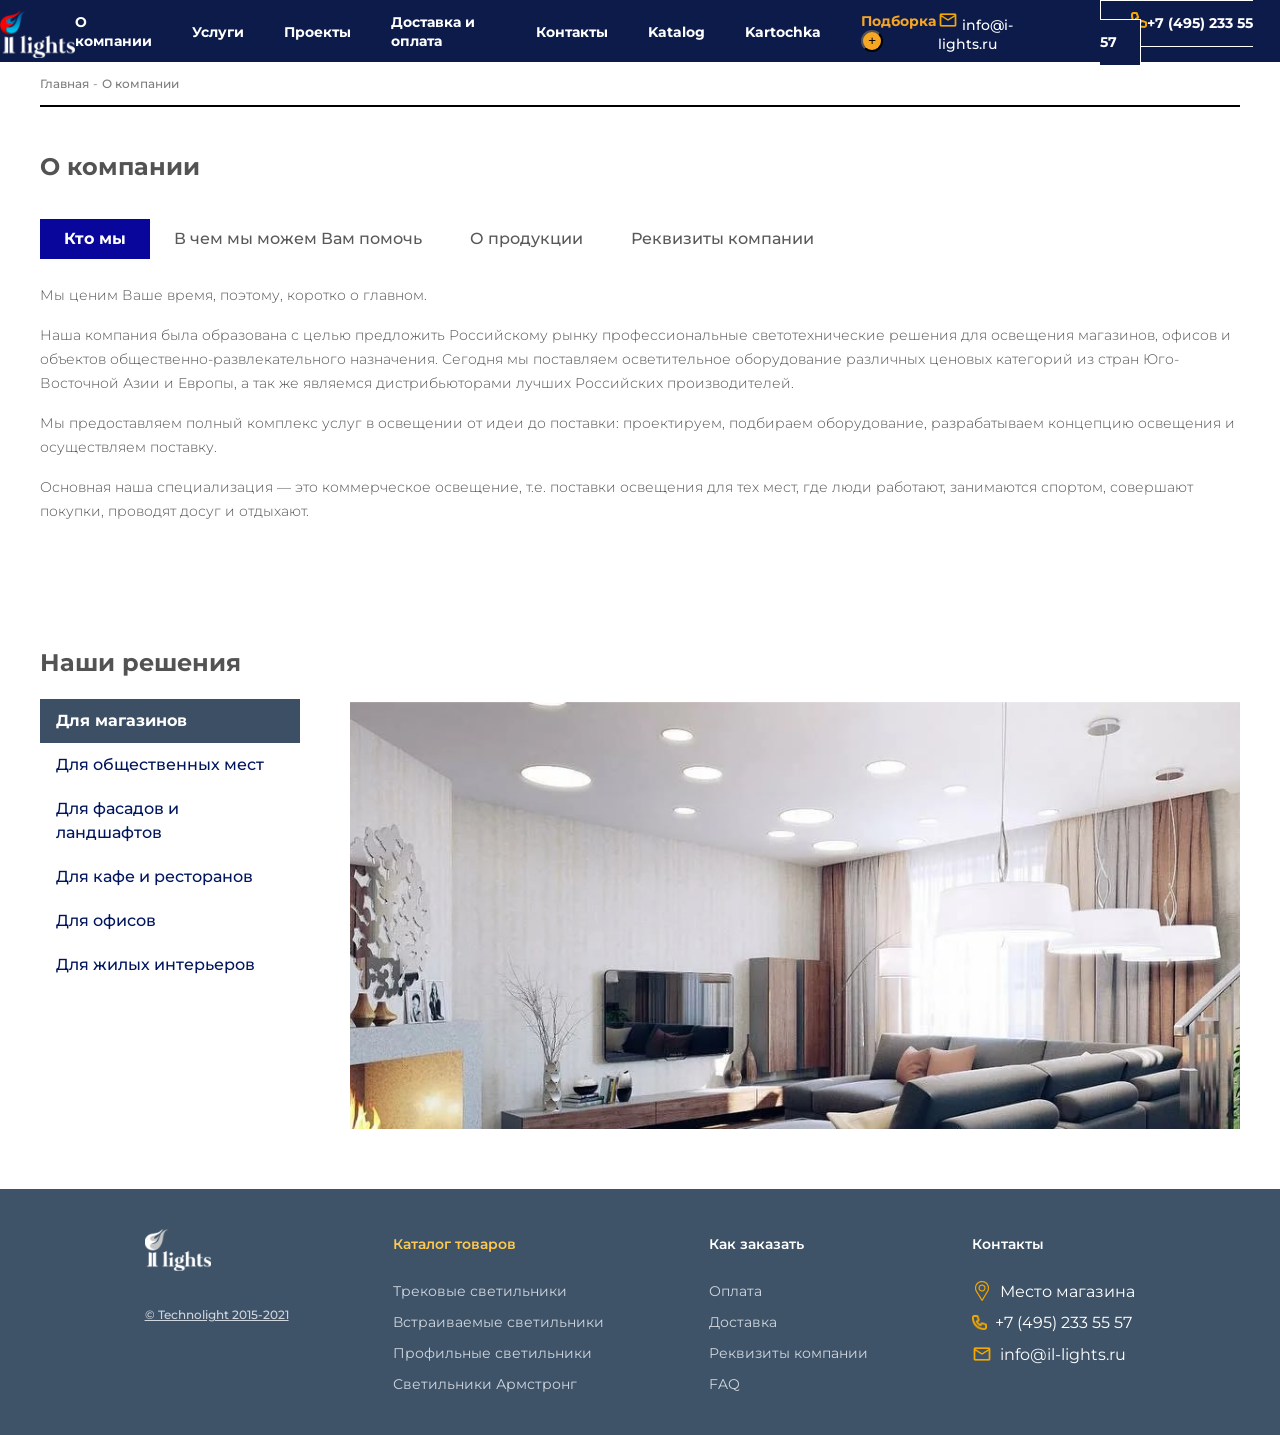
==== index.html @ bf8747bd "first commit" ====
<!doctype html>
<html lang="en">
  <head>
    <meta charset="UTF-8" />
    <meta name="viewport" content="width=device-width, initial-scale=1.0" />
    <title>about Company</title>
    <link rel="stylesheet" href="./css/main.css" />
    <link
      rel="stylesheet"
      href="https://cdnjs.cloudflare.com/ajax/libs/font-awesome/6.5.0/css/all.min.css"
    />
  </head>
  <body>
     <header>
      <div class="header_inner">
        <div class="header_inner_left">
          <a href="./company.html" class="header_inner_left_link">
            <img
              src="./images/Лого (1).svg"
              alt="logo"
              class="header_inner_left_link_img"
              width="75"
              height="58"
            />
          </a>
        </div>

        <div class="header_inner_center">
          <ul class="header_inner_center_list">
            <li class="header_inner_list_item">
              <a href="./index.html" class="header_inner_center_link"
                >О компании</a
              >
            </li>
            <li class="header_inner_list_item">
              <a href="./uslugi.html" class="header_inner_center_link"
                >Услуги</a
              >
            </li>
            <li class="header_inner_list_item">
              <a href="#" class="header_inner_center_link">Проекты</a>
            </li>
            <li class="header_inner_list_item">
              <a href="./dostavka.html" class="header_inner_center_link">
                Доставка и оплата</a
              >
            </li>
            <li class="header_inner_list_item">
              <a href="#" class="header_inner_center_link">Контакты</a>
            </li>
              <li class="header_inner_list_item">
              <a href="./katalog.html" class="header_inner_center_link">Katalog</a>
            </li>
             <li class="header_inner_list_item">
              <a href="./kartochka.html" class="header_inner_center_link">Kartochka</a>
            </li>
            <li class="header_inner_list_item">
              <a href="./pdoborka.html" class="header_inner_center_link1"
                >Подборка</a
              >
              <button class="header__plus">+</button>
            </li>
          </ul>
        </div>
        <div class="header_inner_right">
          <button class="header__burger js-burger" aria-label="Открыть меню">
            ☰
          </button>
          <ul class="header_inner_right_list">
            <li class="header_inner_right_list_item">
              <a
                href="mailto:info@i-lights.ru"
                class="header_inner_right_gmail"
              >
                <img src="./images/gmail.png" alt="" /> info@i-lights.ru
              </a>
            </li>

            <li class="header_inner_right_list_item">
              <a href="tel:+74952335557" class="phone">
                <img src="./images/phnoe.png" alt="" />+7 (495) 233 55 57
              </a>
            </li>
          </ul>
        </div>
      </div>
    </header>

    <section class="about">
      <div class="container">
        <div class="about__inner">
          <div class="about__top">
            <span class="about__breadcrumb">
              <span class="about__breadcrumb-item">Главная</span>
              <span class="about__breadcrumb-sep"> - </span>
              <span
                class="about__breadcrumb-item about__breadcrumb-item--active"
                >О компании</span
              >
            </span>
          </div>

          <h1 class="about__title">О компании</h1>

          <div class="about__body">
            <ul class="about__tabs">
              <li
                class="about__tabs-item about__tabs-item--active js-tab"
                data-tab="who"
              >
                <button class="about__tabs-btn js-tab-btn">Кто мы</button>
                <div class="about__panel js-panel" data-panel="who">
                  <p class="about__text">
                    Мы ценим Ваше время, поэтому, коротко о главном.
                  </p>
                  <p class="about__text">
                    Наша компания была образована с целью предложить Российскому
                    рынку профессиональные светотехнические решения для
                    освещения магазинов, офисов и объектов
                    общественно-развлекательного назначения. Сегодня мы
                    поставляем осветительное оборудование различных ценовых
                    категорий из стран Юго-Восточной Азии и Европы, а так же
                    являемся дистрибьюторами лучших Российских производителей.
                  </p>
                  <p class="about__text">
                    Мы предоставляем полный комплекс услуг в освещении от идеи
                    до поставки: проектируем, подбираем оборудование,
                    разрабатываем концепцию освещения и осуществляем поставку.
                  </p>
                  <p class="about__text">
                    Основная наша специализация — это коммерческое освещение,
                    т.е. поставки освещения для тех мест, где люди работают,
                    занимаются спортом, совершают покупки, проводят досуг и
                    отдыхают.
                  </p>
                </div>
              </li>

              <li class="about__tabs-item js-tab" data-tab="help">
                <button class="about__tabs-btn js-tab-btn">
                  В чем мы можем Вам помочь
                </button>
                <div class="about__panel js-panel" data-panel="help">
                  <p class="about__text">
                    Мы помогаем подобрать оптимальное освещение для вашего
                    объекта — проводим профессиональные консультации, делаем
                    световые расчёты и предлагаем готовые решения под любой
                    бюджет.
                  </p>
                  <p class="about__text">
                    Наши специалисты рассчитают необходимое количество
                    светильников, помогут с выбором мощности и цветовой
                    температуры, а также разработают полную концепцию освещения
                    вашего пространства.
                  </p>
                  <p class="about__text">
                    Мы сопровождаем клиента на каждом этапе — от первого
                    обращения до финальной поставки и монтажа оборудования.
                  </p>
                </div>
              </li>

              <li class="about__tabs-item js-tab" data-tab="products">
                <button class="about__tabs-btn js-tab-btn">О продукции</button>
                <div class="about__panel js-panel" data-panel="products">
                  <p class="about__text">
                    Мы предлагаем широкий ассортимент осветительного
                    оборудования: трековые, встраиваемые, профильные и
                    потолочные светильники различных ценовых категорий.
                  </p>
                  <p class="about__text">
                    Вся продукция сертифицирована и соответствует международным
                    стандартам качества. Мы работаем с ведущими производителями
                    из Европы и Юго-Восточной Азии.
                  </p>
                  <p class="about__text">
                    В нашем каталоге представлены как функциональные решения для
                    коммерческих объектов, так и дизайнерские светильники от
                    всемирно известных брендов.
                  </p>
                </div>
              </li>

              <li class="about__tabs-item js-tab" data-tab="requisites">
                <button class="about__tabs-btn js-tab-btn">
                  Реквизиты компании
                </button>
                <div class="about__panel js-panel" data-panel="requisites">
                  <p class="about__text">
                    ООО «Технолайт» — официально зарегистрированная компания на
                    территории Российской Федерации.
                  </p>
                  <p class="about__text">
                    ИНН: 7701234567 / КПП: 770101001. Юридический адрес: г.
                    Москва, ул. Примерная, д. 1, офис 205.
                  </p>
                  <p class="about__text">
                    Расчётный счёт: 40702810000000000001, Банк: ПАО Сбербанк,
                    БИК: 044525225, к/с: 30101810400000000225.
                  </p>
                </div>
              </li>
            </ul>

            <div class="about__content js-content"></div>
          </div>
        </div>
      </div>
    </section>

    <section class="nashi">
      <div class="container">
        <div class="nashi__inner">
          <div class="nashi__left">
            <h2 class="nashi__title">Наши решения</h2>

            <ul class="nashi__list">
              <li
                class="nashi__item js-nashi-item nashi__item--active"
                data-nashi="shops"
              >
                <button class="nashi__btn js-nashi-btn">Для магазинов</button>
              </li>
              <li class="nashi__item js-nashi-item" data-nashi="public">
                <button class="nashi__btn js-nashi-btn">
                  Для общественных мест
                </button>
              </li>
              <li class="nashi__item js-nashi-item" data-nashi="facades">
                <button class="nashi__btn js-nashi-btn">
                  Для фасадов и ландшафтов
                </button>
              </li>
              <li class="nashi__item js-nashi-item" data-nashi="cafe">
                <button class="nashi__btn js-nashi-btn">
                  Для кафе и ресторанов
                </button>
              </li>
              <li class="nashi__item js-nashi-item" data-nashi="office">
                <button class="nashi__btn js-nashi-btn">Для офисов</button>
              </li>
              <li class="nashi__item js-nashi-item" data-nashi="interior">
                <button class="nashi__btn js-nashi-btn">
                  Для жилых интерьеров
                </button>
              </li>
            </ul>
          </div>

          <div class="nashi__right">
            <img
              src="./images/картинка (1).png"
              alt="Для магазинов"
              class="nashi__img js-nashi-img nashi__img--active"
              data-nashi="shops"
            />
            <img
              src="./images/F6_f 1.png"
              alt="Для общественных мест"
              class="nashi__img js-nashi-img"
              data-nashi="public"
            />
            <img
              src="./images/Картинка (4).png"
              alt="Для фасадов и ландшафтов"
              class="nashi__img js-nashi-img"
              data-nashi="facades"
            />
            <img
              src="./images/Картинка (5).png"
              alt="Для кафе и ресторанов"
              class="nashi__img js-nashi-img"
              data-nashi="cafe"
            />
            <img
              src="./images/Картинка (6).png"
              alt="Для офисов"
              class="nashi__img js-nashi-img"
              data-nashi="office"
            />
            <img
              src="./images/картинка (1).png"
              alt="Для жилых интерьеров"
              class="nashi__img js-nashi-img"
              data-nashi="interior"
            />
          </div>
        </div>
      </div>
    </section>
    <footer class="footer">
      <div class="container">
        <div class="footer__inner">
          <ul class="footer__inner_list">
            <li class="footer__inner_list_item">
              <a href="#" class="footer__link footer__title"
                ><img src="./images/logo-footer 2.svg" alt=""
              /></a>
            </li>

            <li class="footer__inner_list_item">
              <a href="#" class="footer__link footer__text">
                © Technolight 2015-2021
              </a>
            </li>
          </ul>

          <ul class="footer__inner_list">
            <li class="footer__inner_list_item">
              <a
                href="#"
                class="footer__link footer__title footer__link--yellow"
              >
                Каталог товаров
              </a>
            </li>

            <li class="footer__inner_list_item">
              <a href="#" class="footer__link footer__list_item"
                >Трековые светильники</a
              >
            </li>
            <li class="footer__inner_list_item">
              <a href="#" class="footer__link footer__list_item"
                >Встраиваемые светильники</a
              >
            </li>
            <li class="footer__inner_list_item">
              <a href="#" class="footer__link footer__list_item"
                >Профильные светильники</a
              >
            </li>
            <li class="footer__inner_list_item">
              <a href="#" class="footer__link footer__list_item"
                >Светильники Армстронг</a
              >
            </li>
          </ul>

          <ul class="footer__inner_list">
            <li class="footer__inner_list_item">
              <a href="#" class="footer__link footer__title"> Как заказать </a>
            </li>

            <li class="footer__inner_list_item">
              <a href="#" class="footer__link footer__list_item">Оплата</a>
            </li>
            <li class="footer__inner_list_item">
              <a href="#" class="footer__link footer__list_item">Доставка</a>
            </li>
            <li class="footer__inner_list_item">
              <a href="#" class="footer__link footer__list_item"
                >Реквизиты компании</a
              >
            </li>
            <li class="footer__inner_list_item">
              <a href="#" class="footer__link footer__list_item">FAQ</a>
            </li>
          </ul>

          <ul class="footer__inner_list">
            <li class="footer__inner_list_item">
              <a href="#" class="footer__link footer__title"> Контакты </a>
            </li>

            <li class="footer__inner_list_item">
              <a href="#" class="footer__link footer__contact">
                <img
                  src="./images/placeholder 1 (1).png"
                  width="20"
                  height="20"
                  alt=""
                />
                <span>Место магазина</span>
              </a>
            </li>

            <li class="footer__inner_list_item">
              <a href="#" class="footer__link footer__contact">
                <img src="./images/phnoe.png" width="15" height="15" alt="" />
                <span>+7 (495) 233 55 57</span>
              </a>
            </li>

            <li class="footer__inner_list_item">
              <a href="#" class="footer__link footer__contact">
                <img src="./images/gmail.png" width="20" height="20" alt="" />
                <span>info@il-lights.ru</span>
              </a>
            </li>
          </ul>
        </div>
      </div>
    </footer>
    <script src="./indexJs/index.js"></script>
  </body>
</html>
---- css/main.css ----
@import url('https://fonts.googleapis.com/css2?family=Montserrat:wght@400;500;700&display=swap');

* {
    margin: 0;
    padding: 0;
    box-sizing: border-box;
}

body {
    font-family: 'Montserrat', sans-serif;
    background-color: #f5f5f5;
    color: #333;
}

.container {
    max-width: 1320px;
    margin: 0 auto;
    padding: 0 40px;
}

body a {
    text-decoration: none;
}

body ul {
    margin: 0;
    padding: 0;
    list-style: none;
}

header {
    background-color: #0d1b4b;
}

.header_inner {
    display: flex;
    align-items: center;
    justify-content: space-around;
}

.header_inner_center_list {
    display: flex;
    list-style: none;
    gap: 40px;
    align-items: center;
}

.header_inner_right_list {
    display: flex;
    list-style: none;
    gap: 40px;
    align-items: center;
}

.phone {
    font-weight: 700;
    font-size: 14px;
    leading-trim: NONE;
    line-height: 100%;
    letter-spacing: 0%;
    color: #FFFFFF;
    margin: 0;
    padding: 13px 23px 14px 30px;
    background-color: #0d1b4b;
    border: 1px solid #FFFFFF;
}

.header_inner_center_link {
    font-weight: 700;
    font-size: 14px;
    leading-trim: NONE;
    line-height: 100%;
    letter-spacing: 0%;
    color: #FFFFFF;
}

.header_inner_center_link1 {
    font-weight: 700;
    font-size: 14px;
    leading-trim: NONE;
    line-height: 100%;
    letter-spacing: 0%;
    color: #f5a623;
}

.header_inner_right_gmail {
    font-weight: 500;
    font-size: 14px;
    leading-trim: NONE;
    line-height: 100%;
    letter-spacing: 0%;
    color: #FFFFFF;
}

.header_inner_right_list_item {
    align-items: center;
}

.header__plus {
    background-color: #f5a623;
    width: 22px;
    height: 22px;
    border-radius: 20px;
}

.light {
    background-color: #ffffff;
    overflow: hidden;
    margin-bottom: 80px;
}

.light__inner {
    display: flex;
    align-items: center;
    min-height: 547px;
    justify-content: space-between;
    max-width: 1920px;
}

.light__inner-left {
    flex: 0 0 40%;
    display: flex;
    flex-direction: column;
    justify-content: center;
    gap: 20px;
    padding: 60px 40px 60px 80px;
}

.light__title {
    font-size: 36px;
    font-weight: 800;
    line-height: 1.2;
    color: #535353;
}

.light__title-accent {
    color: #FFC94F;
}

.light__text {
    font-size: 14px;
    font-weight: 400;
    line-height: 22px;
    color: #535353;
    max-width: 380px;
}

.light__btn {
    display: inline-block;
    padding: 14px 32px;
    background-color: #FFC94F;
    color: #ffffff;
    font-family: 'Montserrat', sans-serif;
    font-size: 14px;
    font-weight: 700;
    line-height: 1;
    text-decoration: none;
    align-self: flex-start;
    transition: background 0.2s;
}

.light__btn:hover {
    background-color: #e6b43c;
}

.light__inner-right {
    flex: 0 0 60%;
    position: relative;
    overflow: hidden;
}

.light__img {
    width: 100%;
    height: 100%;
    object-fit: cover;
    display: block;
}

.light__line {
    position: absolute;
    bottom: 0;
    left: 0;
    right: 0;
    height: 4px;
    background: #FFC94F;
}

.katalog {
    padding: 60px 0;
    background: #fff;
    margin-bottom: 80px;
}

.katalog_inner {
    display: flex;
    align-items: flex-start;
    gap: 40px;
}

.katalog_inner_left {
    flex: 0 0 287px;
    display: flex;
    flex-direction: column;
}

.katalog_inner_left_title {
    font-size: 30px;
    font-weight: 800;
    line-height: 40px;
    color: #535353;
    margin-bottom: 20px;
    display: flex;
    align-items: center;
    gap: 10px;
}

.katalog_inner_left_title::before {
    content: '';
    display: inline-block;
    width: 4px;
    height: 30px;
    background: #FFC94F;
    border-radius: 2px;
    flex-shrink: 0;
}

.katalog_inner_left_span {
    display: block;
    font-size: 18px;
    font-weight: 700;
    line-height: 24px;
    color: #FFC94F;
    margin-bottom: 10px;
}

.katalog_inner_left_text {
    font-size: 14px;
    font-weight: 400;
    line-height: 22px;
    color: #8C8C8C;
    margin-bottom: 20px;
}

.katalog_inner_left_link {
    display: inline-block;
    background: #535353;
    color: #ffffff;
    font-family: 'Montserrat', sans-serif;
    font-size: 14px;
    font-weight: 700;
    line-height: 1;
    padding: 14px 70px;
    text-decoration: none;
    margin-bottom: 24px;
    align-self: flex-start;
    transition: background 0.2s;
}

.katalog_inner_left_link:hover {
    background: #333;
}

.katalog_inner_left_list {
    list-style: none;
    padding: 0;
    margin: 0;
}

.katalog_inner_list_item {
    border-bottom: 1px solid #e8e8e8;
}

.katalog_inner_list_item:first-child {
    border-top: 1px solid #e8e8e8;
}

.katalog_inner_list_item_text {
    font-size: 14px;
    font-weight: 700;
    line-height: 22px;
    color: #535353;
    padding: 12px 0;
    cursor: pointer;
    transition: color 0.2s;
}

.katalog_inner_list_item_text:hover {
    color: #FFC94F;
}

.katalog_inner_right {
    flex: 1;
    min-width: 0;
}

.katalog_inner_right_img {
    width: 100%;
    height: auto;
    display: block;
    object-fit: cover;
}

.uslug {
    padding: 60px 0;
    background: #ffffff;
    margin-bottom: 80px;
}

.uslug__inner {
    display: flex;
    flex-direction: column;
}

.uslug__title {
    font-size: 30px;
    font-weight: 800;
    line-height: 40px;
    color: #535353;
    margin-bottom: 32px;
    display: flex;
    align-items: center;
    gap: 12px;
}

.uslug__title::before {
    content: '';
    display: inline-block;
    width: 4px;
    height: 30px;
    background: #FFC94F;
    border-radius: 2px;
    flex-shrink: 0;
}

.uslug__list {
    list-style: none;
    padding: 0;
    margin: 0;
}

.uslug__list-item {
    display: flex;
    align-items: flex-start;
    gap: 24px;
    padding: 20px 0;
    border-bottom: 1px solid #e8e8e8;
}

.uslug__list-item:first-child {
    border-top: 1px solid #e8e8e8;
}

.uslug__item-left {
    flex: 0 0 41px;
    width: 41px;
    height: 41px;
    display: flex;
    align-items: center;
    justify-content: center;
    padding-top: 4px;
}

.uslug__icon {
    width: 41px;
    height: 41px;
    object-fit: contain;
}

.uslug__item-center {
    flex: 1;
    min-width: 0;
}

.uslug__item-heading {
    font-size: 16px;
    font-weight: 700;
    line-height: 40px;
    color: #535353;
    cursor: pointer;
}

.uslug__item-text {
    font-size: 14px;
    font-weight: 400;
    line-height: 24px;
    color: #A6A6A6;
    margin-top: 8px;
    display: none;
}

.uslug__list-item.is-open .uslug__item-text {
    display: block;
}

.uslug__item-right {
    flex: 0 0 auto;
    padding-top: 8px;
}

.uslug__btn {
    background: none;
    border: none;
    font-size: 22px;
    font-weight: 400;
    color: #FFC94F;
    cursor: pointer;
    line-height: 1;
    padding: 0;
    width: 24px;
    height: 24px;
    display: flex;
    align-items: center;
    justify-content: center;
    transition: transform 0.2s;
}

.uslug__list-item.is-open .uslug__btn {
    color: #535353;
}

.novinki {
    padding: 20px 0;
    background: #f5f5f5;
    margin-bottom: 50px;
}

.novinki__inner {
    display: flex;
    flex-direction: column;
}

.novinki__title {
    font-size: 30px;
    font-weight: 800;
    line-height: 40px;
    color: #535353;
    margin-bottom: 32px;
    display: flex;
    align-items: center;
    gap: 12px;
}

.novinki__title::before {
    content: '';
    display: inline-block;
    width: 4px;
    height: 30px;
    background: #FFC94F;
    border-radius: 2px;
    flex-shrink: 0;
}

.novinki__list {
    list-style: none;
    padding: 0;
    margin: 0;
    display: grid;
    grid-template-columns: repeat(4, 1fr);
    gap: 20px;
    margin-bottom: 40px;
}

.novinki__list-item {
    background: #ffffff;
    display: flex;
    flex-direction: column;
    border: 1px solid #e8e8e8;
    transition: border-color 0.25s, background 0.25s;
    cursor: pointer;
}

.novinki__list-item:hover {
    border-color: #FFC94F;
    background: #fffdf5;
}

.novinki__card-top {
    position: relative;
    padding: 16px 16px 0 16px;
}

.novinki__badge {
    display: inline-block;
    background: #FFC94F;
    color: #000000;
    font-size: 16px;
    font-weight: 600;
    line-height: 24px;
    padding: 2px 8px;
    min-width: 36px;
    text-align: center;
}

.novinki__img-wrap {
    width: 100%;
    height: 180px;
    display: flex;
    align-items: center;
    justify-content: center;
    padding: 16px 0;
}

.novinki__img {
    max-width: 100%;
    max-height: 100%;
    object-fit: contain;
    display: block;
}

.novinki__card-body {
    flex: 1;
    padding: 0 16px 16px 16px;
    display: flex;
    flex-direction: column;
    gap: 12px;
}

.novinki__name {
    font-size: 14px;
    font-weight: 700;
    line-height: 22px;
    color: #535353;
}

.novinki__specs {
    list-style: none;
    padding: 0;
    margin: 0;
    display: flex;
    flex-direction: column;
    gap: 2px;
}

.novinki__specs-item {
    display: flex;
    align-items: flex-start;
    gap: 6px;
}

.novinki__specs-item::before {
    content: '•';
    color: #FFC94F;
    font-size: 14px;
    line-height: 21px;
    flex-shrink: 0;
}

.novinki__specs-text {
    font-size: 14px;
    font-weight: 300;
    line-height: 21px;
    color: #8C8C8C;
}

.novinki__price {
    font-size: 20px;
    font-weight: 700;
    line-height: 21px;
    color: #535353;
    transition: color 0.25s;
}

.novinki__list-item:hover .novinki__price {
    color: #FFC94F;
}

.novinki__card-footer {
    display: flex;
    align-items: stretch;
    margin-top: auto;
}

.novinki__btn {
    flex: 1;
    background: #3D4F64;
    color: #ffffff;
    font-family: 'Montserrat', sans-serif;
    font-size: 14px;
    font-weight: 600;
    line-height: 45px;
    text-align: center;
    text-decoration: none;
    display: block;
    transition: background 0.2s;
}

.novinki__btn:hover {
    background: #2e3c4d;
}

.novinki__add {
    width: 45px;
    background: #ffffff;
    border: none;
    font-size: 22px;
    font-weight: 400;
    color: #000000;
    cursor: pointer;
    display: flex;
    align-items: center;
    justify-content: center;
    flex-shrink: 0;
    transition: background 0.2s;
    font-family: 'Montserrat', sans-serif;
}

.novinki__add:hover {
    background: #e6b43c;
}

.novinki__footer {
    display: flex;
    justify-content: center;
    padding-top: 20px;
}

.novinki__catalog-btn {
    display: inline-block;
    background: #FFC94F;
    color: #535353;
    font-family: 'Montserrat', sans-serif;
    font-size: 14px;
    font-weight: 700;
    line-height: 1;
    padding: 16px 48px;
    text-decoration: none;
    transition: background 0.2s;
}

.novinki__catalog-btn:hover {
    background: #e6b43c;
}

.download {
    background: #ffffff;
    margin-bottom: 50px;
    padding: 60px 0;
}

.download__inner {
    display: flex;
    flex-direction: column;
    gap: 60px;
}

.download__top {
    display: flex;
    align-items: flex-start;
    gap: 40px;
    position: relative;
}

.download__bg-img {
    width: 133px;
    height: 133px;
    object-fit: contain;
    flex-shrink: 0;
    opacity: 0.25;
    position: absolute;
    top: 0;
    left: 0;
    z-index: 0;
}

.download__title {
    font-size: 20px;
    font-weight: 800;
    line-height: 24px;
    color: #505050;
    position: relative;
    z-index: 1;
    flex-shrink: 0;
    width: 200px;
    padding-top: 8px;
}

.download__list {
    list-style: none;
    padding: 0;
    margin: 0;
    flex: 1;
    position: relative;
    z-index: 1;
}

.download__list-item {
    display: flex;
    align-items: center;
    justify-content: space-between;
    height: 49px;
    border-bottom: 1px solid #f0f0f0;
}

.download__list-item:first-child {
    border-top: 1px solid #f0f0f0;
}

.download__item-left {
    flex: 1;
}

.download__item-name {
    font-size: 14px;
    font-weight: 500;
    line-height: 45px;
    color: #505050;
}

.download__list-item--disabled .download__item-name {
    color: #c0c0c0;
}

.download__item-right {
    display: flex;
    align-items: center;
    gap: 16px;
}

.download__item-view {
    font-size: 14px;
    font-weight: 700;
    line-height: 45px;
    color: #F3A800;
    cursor: pointer;
    transition: opacity 0.2s;
}

.download__item-view:hover {
    opacity: 0.75;
}

.download__list-item--disabled .download__item-view {
    color: #c0c0c0;
    pointer-events: none;
}

.download__item-download {
    font-size: 14px;
    font-weight: 700;
    line-height: 45px;
    color: #656565;
    cursor: pointer;
    transition: opacity 0.2s;
}

.download__item-download:hover {
    opacity: 0.75;
}

.download__list-item--disabled .download__item-download {
    color: #c0c0c0;
    pointer-events: none;
}

.download__item-icon {
    width: 21px;
    height: 21px;
    object-fit: contain;
}

.download__list-item--disabled .download__item-icon {
    opacity: 0.3;
}

.download__bottom {
    display: flex;
    align-items: flex-start;
    gap: 80px;
}

.download__bottom-left {
    flex: 0 0 360px;
    position: relative;
    min-height: 164px;
    display: flex;
    align-items: center;
}

.download__question-img {
    width: 164px;
    height: 164px;
    object-fit: contain;
    position: absolute;
    top: 0;
    left: 0;
    z-index: 0;
    opacity: 0.15;
}

.download__contact-title {
    font-size: 24px;
    font-weight: 800;
    line-height: 34px;
    color: #535353;
    position: relative;
    z-index: 1;
    padding-left: 20px;
}

.download__bottom-right {
    flex: 1;
}

.download__form {
    display: flex;
    flex-direction: column;
    gap: 0;
}

.download__field {
    width: 100%;
}

.download__input {
    width: 100%;
    border: none;
    border-bottom: 1px solid #d0d0d0;
    outline: none;
    font-family: 'Montserrat', sans-serif;
    font-size: 14px;
    font-weight: 400;
    line-height: 1;
    color: #535353;
    padding: 14px 0;
    background: transparent;
    transition: border-color 0.2s;
}

.download__input::placeholder {
    color: #a0a0a0;
    font-size: 14px;
    font-weight: 400;
}

.download__input:focus {
    border-bottom-color: #FFC94F;
}

.download__input--textarea {
    resize: vertical;
    min-height: 70px;
    padding-top: 14px;
    margin-bottom: 24px
}

.download__submit {
    align-self: flex-start;
    background: #FFC94F;
    border: none;
    font-family: 'Montserrat', sans-serif;
    font-size: 14px;
    font-weight: 700;
    line-height: 1;
    color: #464855;
    padding: 16px 48px;
    cursor: pointer;
    transition: background 0.2s;
}

.download__submit:hover {
    background: #e6b43c;
}

.services {
    padding: 0 0 60px;
    background-color: #fff;
}

.services__inner {
    display: flex;
    flex-direction: column;
}

.services__top {
    padding: 14px 0;
    border-bottom: 2px solid #4a6fa5;
    margin-bottom: 40px;
}

.services__breadcrumb {
    display: flex;
    align-items: center;
    gap: 4px;
}

.services__breadcrumb-item {
    font-family: 'Montserrat', sans-serif;
    font-size: 12px;
    font-weight: 500;
    line-height: 1;
    color: #7c7c7c;
}

.services__breadcrumb-sep {
    font-family: 'Montserrat', sans-serif;
    font-size: 12px;
    color: #7c7c7c;
}

.services__title {
    font-family: 'Montserrat', sans-serif;
    font-size: 24px;
    font-weight: 700;
    line-height: 40px;
    color: #535353;
    margin: 0 0 32px;
}

.services__body {
    display: flex;
    flex-direction: column;
}

.services__tabs {
    display: flex;
    align-items: stretch;
    list-style: none;
    margin: 0;
    padding: 0;
    gap: 0;
}

.services__tabs-item {
    display: flex;
    align-items: stretch;
    flex: 1;
}

.services__tabs-btn {
    font-family: 'Montserrat', sans-serif;
    font-size: 14px;
    font-weight: 500;
    line-height: 20px;
    color: #3D4F64;
    background: none;
    border: 1px solid #e0e0e0;
    border-right: none;
    padding: 16px 20px;
    cursor: pointer;
    text-align: center;
    width: 100%;
    transition: background-color 0.25s, color 0.25s;
}

.services__tabs-item:last-child .services__tabs-btn {
    border-right: 1px solid #6e1616;
}

.services__tabs-btn:hover {
    background-color: #f0f0f0;
}

.services__tabs-item--active .services__tabs-btn {
    font-weight: 700;
    color: #fff;
    background-color: #3D4F64;
}

.services__tabs-item--active .services__tabs-btn:hover {
    color: #fff;
}

.services__panel {
    display: none;
}

.services__content {
    padding: 24px 0 0;
}

.services__content .services__panel--active {
    display: block;
}

.services__text {
    font-family: 'Montserrat', sans-serif;
    font-size: 14px;
    font-weight: 300;
    line-height: 24px;
    color: #535353;
    margin: 0;
}

.footer {
    background: #3f5368;
    padding: 40px 0 30px 0;
}

.footer__inner {
    display: flex;
    justify-content: space-evenly;
}

.footer__inner_list {
    list-style: none;
    margin: 0;
    padding: 0;
}

.footer__inner_list_item {
    margin-bottom: 12px;
}

.footer__link {
    text-decoration: none;
    color: #ffffff;
    display: inline-block;
}

.footer__title {
    font-weight: 600;
    font-size: 14px;
    leading-trim: NONE;
    line-height: 30px;
    letter-spacing: 0%;
    margin-bottom: 10px;
}

.footer__text {
    color: #cfd6df;
    font-weight: 500;
    font-size: 12px;
    leading-trim: NONE;
    line-height: 24px;
    letter-spacing: 0%;
    text-decoration: underline;
    text-decoration-style: solid;
    text-decoration-offset: 0%;
    text-decoration-thickness: 0%;
}

.footer__list_item {
    font-size: 14px;
    color: #cfd6df;
}

.footer__contact img {
    margin-right: 8px;
}

.footer__contact {
    display: flex;
    align-items: center;
}

.footer__link--yellow {
    color: #FFC94F;
    text-decoration: #FFC94F;
}

.about {
    padding: 0 0 60px;
    background-color: #fff;
}

.about__inner {
    display: flex;
    flex-direction: column;
}

.about__top {
    padding: 14px 0;
    border-bottom: 2px solid #000000;
    margin-bottom: 40px;
}

.about__breadcrumb {
    display: flex;
    align-items: center;
    gap: 4px;
}

.about__breadcrumb-item {
    font-family: 'Montserrat', sans-serif;
    font-size: 12px;
    font-weight: 500;
    line-height: 1;
    color: #7c7c7c;
}

.about__breadcrumb-sep {
    font-family: 'Montserrat', sans-serif;
    font-size: 12px;
    color: #7c7c7c;
}

.about__title {
    font-family: 'Montserrat', sans-serif;
    font-size: 24px;
    font-weight: 700;
    line-height: 40px;
    color: #535353;
    margin: 0 0 32px;
}

.about__body {
    display: flex;
    flex-direction: column;
}

.about__tabs {
    display: flex;
    align-items: stretch;
    list-style: none;
    margin: 0;
    padding: 0;
}

.about__tabs-item {
    display: flex;
    align-items: stretch;
}

.about__tabs-btn {
    font-family: 'Montserrat', sans-serif;
    font-size: 16px;
    font-weight: 500;
    line-height: 40px;
    color: #595959;
    background: none;
    border: none;
    padding: 0 24px;
    cursor: pointer;
    white-space: nowrap;
    transition: color 0.25s;
    display: block;
}

.about__tabs-btn:hover {
    color: #4a6fa5;
}

.about__tabs-item--active .about__tabs-btn {
    font-weight: 700;
    color: #fff;
    background-color: #09079b;
}

.about__tabs-item--active .about__tabs-btn:hover {
    color: #fff;
}

.about__panel {
    display: none;
}

.about__content {
    padding: 24px 0 0;
}

.about__content .about__panel--active {
    display: flex;
    flex-direction: column;
    gap: 16px;
}

.about__text {
    font-family: 'Montserrat', sans-serif;
    font-size: 14px;
    font-weight: 300;
    line-height: 24px;
    color: #535353;
    margin: 0;
}



.nashi {
    padding: 60px 0;
    background-color: #fff;
}

.nashi__inner {
    display: flex;
    align-items: stretch;
    gap: 50px;
}

.nashi__left {
    width: 260px;
    flex-shrink: 0;
    display: flex;
    flex-direction: column;
}

.nashi__title {
    font-family: 'Montserrat', sans-serif;
    font-size: 24px;
    font-weight: 700;
    line-height: 40px;
    color: #535353;
    margin: 0 0 16px;
}

.nashi__list {
    list-style: none;
    margin: 0;
    padding: 0;
    display: flex;
    flex-direction: column;
}

.nashi__item {
    display: flex;
}

.nashi__btn {
    font-family: 'Montserrat', sans-serif;
    font-size: 16px;
    font-weight: 500;
    line-height: 24px;
    color: #00155e;
    background: none;
    border: none;
    padding: 10px 16px;
    cursor: pointer;
    text-align: left;
    width: 100%;
    transition: background-color 0.25s, color 0.25s;
}

.nashi__btn:hover {
    background-color: #f0f0f0;
    color: #535353;
}

.nashi__item--active .nashi__btn {
    font-weight: 700;
    color: #fff;
    background-color: #3D4F64;
}

.nashi__item--active .nashi__btn:hover {
    background-color: #535353;
    color: #fff;
}

.nashi__right {
    flex: 1;
    position: relative;
    overflow: hidden;
    min-height: 486px;
}

.nashi__img {
    position: absolute;
    top: 0;
    left: 0;
    width: 100%;
    height: 100%;
    object-fit: cover;
    opacity: 0;
    transition: opacity 0.4s ease;
    pointer-events: none;
}

.nashi__img--active {
    opacity: 1;
    pointer-events: auto;
}


.catalog {
    padding: 0 0 60px;
    background-color: #fff;
}

.catalog__inner {
    display: flex;
    flex-direction: column;
}

.catalog__breadcrumb-wrap {
    padding: 14px 0;
    border-bottom: 2px solid #4a6fa5;
    margin-bottom: 32px;
}

.catalog__breadcrumb {
    display: flex;
    align-items: center;
    gap: 4px;
}

.catalog__breadcrumb-item {
    font-family: 'Montserrat', sans-serif;
    font-size: 12px;
    font-weight: 500;
    line-height: 1;
    color: #7c7c7c;
}

.catalog__breadcrumb-sep {
    font-family: 'Montserrat', sans-serif;
    font-size: 12px;
    color: #7c7c7c;
}

.catalog__title {
    font-family: 'Montserrat', sans-serif;
    font-size: 24px;
    font-weight: 700;
    line-height: 40px;
    color: #535353;
    margin: 0 0 20px;
}

.catalog__tabs {
    display: flex;
    flex-wrap: wrap;
    list-style: none;
    margin: 0 0 32px;
    padding: 0;
    gap: 8px;
}

.catalog__tabs-item {
    display: flex;
}

.catalog__tabs-item--full {
    width: 100%;
}

.catalog__tabs-btn {
    font-family: 'Montserrat', sans-serif;
    font-size: 14px;
    font-weight: 500;
    line-height: 1.4;
    color: #535353;
    background: none;
    border: 1px solid #d0d0d0;
    padding: 8px 16px;
    cursor: pointer;
    transition: background-color 0.25s, color 0.25s, border-color 0.25s;
}

.catalog__tabs-btn:hover {
    border-color: #535353;
}

.catalog__tabs-item--active .catalog__tabs-btn {
    font-weight: 700;
    color: #fff;
    background-color: #3D4F64;
    border-color: #535353;
}

.catalog__top {
    display: flex;
    gap: 24px;
    margin-bottom: 48px;
}

.catalog__left {
    width: 300px;
    flex-shrink: 0;
}

.catalog__filter-img {
    width: 100%;
    height: 400px;
    display: block;
}

.catalog__right {
    flex: 1;
}

.catalog__section-title {
    font-family: 'Montserrat', sans-serif;
    font-size: 20px;
    font-weight: 700;
    line-height: 32px;
    color: #535353;
    margin: 0 0 20px;
}

.catalog__list {
    display: grid;
    grid-template-columns: repeat(3, 1fr);
    gap: 16px;
    list-style: none;
    margin: 0;
    padding: 0;
}

.catalog__list--full {
    margin-bottom: 32px;
}

.catalog__item {
    display: flex;
    flex-direction: column;
    border: 1px solid #e0e0e0;
    background-color: #fff;
    position: relative;
    padding-bottom: 0;
}

.catalog__badge {
    position: absolute;
    top: 12px;
    left: 12px;
    font-family: 'Montserrat', sans-serif;
    font-size: 12px;
    font-weight: 700;
    color: #535353;
    background-color: #f5c518;
    padding: 4px 8px;
    z-index: 1;
}

.catalog__img-wrap {
    width: 100%;
    height: 180px;
    display: flex;
    align-items: center;
    justify-content: center;
    overflow: hidden;
    background-color: #f9f9f9;
}

.catalog__img {
    width: 100%;
    height: 100%;
    object-fit: contain;
    display: block;
}

.catalog__item-title {
    font-family: 'Montserrat', sans-serif;
    font-size: 14px;
    font-weight: 700;
    line-height: 20px;
    color: #535353;
    margin: 16px 16px 12px;
}

.catalog__item-list {
    list-style: none;
    margin: 0 16px 12px;
    padding: 0;
    display: flex;
    flex-direction: column;
    gap: 4px;
    flex: 1;
}

.catalog__item-list-item {
    font-family: 'Montserrat', sans-serif;
    font-size: 12px;
    font-weight: 400;
    line-height: 18px;
    color: #535353;
    padding-left: 12px;
    position: relative;
}

.catalog__item-list-item::before {
    content: '';
    position: absolute;
    left: 0;
    top: 7px;
    width: 5px;
    height: 5px;
    border-radius: 50%;
    background-color: #f5c518;
}

.catalog__price {
    font-family: 'Montserrat', sans-serif;
    font-size: 16px;
    font-weight: 700;
    line-height: 24px;
    color: #f5c518;
    margin: 0 16px 16px;
}

.catalog__item-bottom {
    display: flex;
    align-items: stretch;
    gap: 0;
}

.catalog__item-btn {
    font-family: 'Montserrat', sans-serif;
    font-size: 14px;
    font-weight: 500;
    line-height: 1;
    color: #fff;
    background-color: #3D4F64;
    border: none;
    padding: 14px 20px;
    cursor: pointer;
    flex: 1;
    transition: background-color 0.25s;
}

.catalog__item-btn:hover {
    background-color: #2b3847;
}

.catalog__item-plus {
    font-family: 'Montserrat', sans-serif;
    font-size: 20px;
    font-weight: 400;
    color: #000000;
    background-color: #fff;
    border: none;
    border-left: 1px solid #e0e0e0;
    padding: 14px 18px;
    cursor: pointer;
    transition: background-color 0.25s;
}

.catalog__item-plus:hover {
    background-color: #f0f0f0;
}

.catalog__bottom {
    display: flex;
    flex-direction: column;
}

.catalog__pagination {
    display: flex;
    align-items: center;
    justify-content: center;
    list-style: none;
    margin: 0;
    padding: 0;
    gap: 4px;
}

.catalog__pagination-item {
    display: flex;
}

.catalog__pagination-btn {
    font-family: 'Montserrat', sans-serif;
    font-size: 14px;
    font-weight: 500;
    color: #535353;
    background: none;
    border: 1px solid #d0d0d0;
    width: 36px;
    height: 36px;
    display: flex;
    align-items: center;
    justify-content: center;
    cursor: pointer;
    transition: background-color 0.25s, border-color 0.25s;
}

.catalog__pagination-btn:hover {
    border-color: #535353;
}

.catalog__pagination-btn--arrow {
    font-size: 12px;
}

.catalog__pagination-item--active .catalog__pagination-btn {
    background-color: #f5c518;
    border-color: #f5c518;
    color: #fff;
    font-weight: 700;
}
















.header__burger {
    display: none;
    font-size: 24px;
    background: none;
    border: none;
    color: #f5a623;
    cursor: pointer;
}

.mobile-menu {
    position: fixed;
    inset: 0;
    background-color: #0d1b4b;
    z-index: 999;
    display: flex;
    flex-direction: column;
    align-items: center;
    justify-content: center;
    padding: 40px 20px;
    opacity: 0;
    visibility: hidden;
    transition: 0.3s;
}

.mobile-menu.is-open {
    opacity: 1;
    visibility: visible;
}

.mobile-menu__close {
    position: absolute;
    top: 20px;
    right: 20px;
    background: none;
    border: none;
    font-size: 24px;
    color: #f5a623;
    cursor: pointer;
}

.mobile-menu__list {
    display: flex;
    flex-direction: column;
    align-items: center;
    gap: 10px;
    margin-bottom: 40px;
}

.mobile-menu__list-item {
    display: flex;
    align-items: center;
    gap: 8px;
}

.mobile-menu__link {
    font-size: 18px;
    color: #ffffff;
    line-height: 40px;
    transition: 0.2s;
}

.mobile-menu__link:hover {
    color: #f5a623;
}

.mobile-menu__link--selection {
    color: #f5a623;
    font-weight: 700;
}

.mobile-menu__selection-btn {
    width: 22px;
    height: 22px;
    border-radius: 50%;
    background-color: #f5a623;
    display: flex;
    align-items: center;
    justify-content: center;
}

.mobile-menu__selection-plus {
    color: #0d1b4b;
    font-weight: 700;
}

.mobile-menu__contacts {
    display: flex;
    flex-direction: column;
    align-items: center;
    gap: 16px;
}

.mobile-menu__email {
    display: flex;
    align-items: center;
    gap: 8px;
    color: #ffffff;
}

.mobile-menu__email-icon {
    color: #f5a623;
}

.mobile-menu__phone {
    display: flex;
    align-items: center;
    gap: 8px;
    padding: 10px 20px;
    border: 1px solid rgba(255, 255, 255, 0.3);
    border-radius: 4px;
    color: #ffffff;
    font-weight: 700;
}

.mobile-menu__phone-icon {
    color: #f5a623;
}

.product {
    padding: 0 0 60px;
    background-color: #fff;
}

.product__inner {
    display: flex;
    flex-direction: column;
    gap: 0;
}

.product__top {
    padding: 14px 0;
    border-bottom: 2px solid #4a6fa5;
    margin-bottom: 32px;
}

.product__breadcrumb {
    display: flex;
    align-items: center;
    flex-wrap: wrap;
    gap: 4px;
}

.product__breadcrumb-item {
    font-family: 'Montserrat', sans-serif;
    font-size: 12px;
    font-weight: 500;
    color: #7c7c7c;
}

.product__breadcrumb-item--active {
    color: #535353;
}

.product__breadcrumb-sep {
    font-family: 'Montserrat', sans-serif;
    font-size: 12px;
    color: #7c7c7c;
}

.product__center {
    display: flex;
    gap: 40px;
    margin-bottom: 48px;
}

.product__left {
    display: flex;
    gap: 12px;
    flex-shrink: 0;
}

.product__left-left {
    display: flex;
    flex-direction: column;
    align-items: center;
    gap: 8px;
}

.product__arr {
    font-size: 18px;
    font-family: 'Montserrat', sans-serif;
    color: #fff;
    background-color: #3d4f64;
    border: none;
    width: 82px;
    height: 23px;
    display: flex;
    align-items: center;
    justify-content: center;
    cursor: pointer;
    transition: background-color 0.2s;
    flex-shrink: 0;
}

.product__arr:hover {
    background-color: #2c3a4d;
}

.product__thumbs {
    list-style: none;
    margin: 0;
    padding: 0;
    display: flex;
    flex-direction: column;
    gap: 8px;
}

.product__thumb-item {
    display: flex;
}

.product__thumb-btn {
    width: 82px;
    height: 82px;
    border: 2px solid transparent;
    background: #f5f5f5;
    cursor: pointer;
    padding: 4px;
    display: flex;
    align-items: center;
    justify-content: center;
    transition: border-color 0.2s;
    box-sizing: border-box;
}

.product__thumb-btn:hover {
    border-color: #ffc94f;
}

.product__thumb-item--active .product__thumb-btn {
    border-color: #ffc94f;
}

.product__thumb-img {
    width: 100%;
    height: 100%;
    object-fit: contain;
    display: block;
}

.product__left-right {
    width: 383px;
    height: 378px;
    display: flex;
    align-items: center;
    justify-content: center;
    background-color: #f9f9f9;
    flex-shrink: 0;
}

.product__main-img {
    width: 100%;
    height: 100%;
    object-fit: contain;
    display: block;
}

.product__right {
    flex: 1;
    display: flex;
    flex-direction: column;
    gap: 0;
}

.product__right-top {
    padding-bottom: 16px;
    border-bottom: 1px solid #e0e0e0;
    margin-bottom: 20px;
}

.product__title {
    font-family: 'Montserrat', sans-serif;
    font-size: 24px;
    font-weight: 700;
    line-height: 40px;
    color: #535353;
    margin: 0;
}

.product__right-center {
    display: flex;
    flex-direction: column;
    gap: 16px;
    margin-bottom: 24px;
}

.product__option {
    display: flex;
    align-items: flex-start;
    gap: 20px;
}

.product__option-label {
    font-family: 'Montserrat', sans-serif;
    font-size: 14px;
    font-weight: 500;
    line-height: 40px;
    color: #535353;
    margin: 0;
    min-width: 140px;
    flex-shrink: 0;
}

.product__option-btns {
    display: flex;
    flex-wrap: wrap;
    gap: 6px;
    align-items: center;
}

.product__opt-btn {
    font-family: 'Montserrat', sans-serif;
    font-size: 14px;
    font-weight: 500;
    line-height: 40px;
    color: #535353;
    background: none;
    border: 1px solid #d0d0d0;
    padding: 0 14px;
    cursor: pointer;
    transition: border-color 0.2s, background-color 0.2s, color 0.2s;
    white-space: nowrap;
}

.product__opt-btn:hover {
    border-color: #ffc94f;
}

.product__opt-btn--active {
    border-color: #ffc94f;
    background-color: #ffc94f;
    color: #535353;
}

.product__right-bottom {
    margin-top: auto;
}

.product__submit-btn {
    font-family: 'Montserrat', sans-serif;
    font-size: 16px;
    font-weight: 600;
    line-height: 40px;
    color: #3d4f64;
    background-color: #ffc94f;
    border: none;
    padding: 0 32px;
    cursor: pointer;
    width: 100%;
    transition: background-color 0.25s;
}

.product__submit-btn:hover {
    background-color: #f0b800;
}

.product__tabs-wrap {
    display: flex;
    flex-direction: column;
}

.product__tabs {
    display: flex;
    list-style: none;
    margin: 0;
    padding: 0;
    border-bottom: 1px solid #e0e0e0;
}

.product__tabs-item {
    display: flex;
}

.product__tabs-btn {
    font-family: 'Montserrat', sans-serif;
    font-size: 16px;
    font-weight: 600;
    line-height: 40px;
    color: #535353;
    background: none;
    border: none;
    padding: 0 24px;
    cursor: pointer;
    transition: background-color 0.25s, color 0.25s;
    white-space: nowrap;
}

.product__tabs-btn:hover {
    color: #4a6fa5;
}

.product__tabs-item--active .product__tabs-btn {
    color: #fff;
    background-color: #3d4f64;
}

.product__tabs-item--active .product__tabs-btn:hover {
    color: #fff;
}

.product__tabs-content {
    padding: 24px 0 0;
}

.product__panel {
    display: none;
}

.product__panel--active {
    display: block;
}

.product__text {
    font-family: 'Montserrat', sans-serif;
    font-size: 14px;
    font-weight: 300;
    line-height: 24px;
    color: #535353;
    margin: 0 0 20px;
}

.product__subtitle {
    font-family: 'Montserrat', sans-serif;
    font-size: 14px;
    font-weight: 700;
    line-height: 24px;
    color: #535353;
    margin: 0 0 10px;
}

.product__feat-list {
    list-style: none;
    margin: 0 0 20px;
    padding: 0;
    display: flex;
    flex-direction: column;
    gap: 6px;
}

.product__feat-item {
    font-family: 'Montserrat', sans-serif;
    font-size: 14px;
    font-weight: 300;
    line-height: 24px;
    color: #535353;
    padding-left: 16px;
    position: relative;
}

.product__feat-item::before {
    content: '';
    position: absolute;
    left: 0;
    top: 10px;
    width: 6px;
    height: 6px;
    border-radius: 50%;
    background-color: #ffc94f;
}

.product__link {
    font-family: 'Montserrat', sans-serif;
    font-size: 14px;
    font-weight: 300;
    color: #4a6fa5;
    text-decoration: underline;
}


@media (max-width: 768px) {
    .product {
        overflow-y: hidden;
    }

    .product__center {
        flex-direction: column;
        gap: 20px;
        margin-bottom: 32px;
    }

    .product__left {
        flex-direction: column-reverse;
        gap: 12px;
    }

    .product__left-left {
        flex-direction: row;
        align-items: center;
        justify-content: center;
        gap: 8px;
        order: 2;
    }

    .product__arr {
        width: 23px;
        height: 40px;
    }

    .product__thumbs {
        flex-direction: row;
        gap: 8px;
    }

    .product__thumb-btn {
        width: 70px;
        height: 70px;
    }

    .product__left-right {
        width: 100%;
        height: 260px;
        order: 1;
    }

    .product__option {
        flex-direction: column;
        gap: 8px;
    }

    .product__option-label {
        min-width: unset;
        line-height: 1.4;
    }

    .product__opt-btn {
        font-size: 13px;
        padding: 0 10px;
        line-height: 34px;
    }

    .product__tabs {
        flex-direction: column;
        border-bottom: none;
    }

    .product__tabs-item {
        border-bottom: 1px solid #e0e0e0;
    }

    .product__tabs-btn {
        font-size: 15px;
        font-weight: 600;
        padding: 14px 0;
        line-height: 1.4;
        text-align: left;
        width: 100%;
        display: flex;
        align-items: center;
        justify-content: space-between;
        white-space: normal;
    }

    .product__tabs-btn::after {
        content: '';
        display: inline-block;
        width: 8px;
        height: 8px;
        border-right: 2px solid #535353;
        border-bottom: 2px solid #535353;
        transform: rotate(45deg);
        flex-shrink: 0;
        margin-left: 12px;
        transition: transform 0.3s;
    }

    .product__tabs-item--active .product__tabs-btn {
        background: none;
        color: #535353;
    }

    .product__tabs-item--active .product__tabs-btn::after {
        transform: rotate(-135deg);
    }

    .product__panel {
        padding: 0 0 16px;
    }

    .product__tabs-content {
        display: none;
    }
}

@media (max-width: 768px) {
    .header__burger {
        display: block;
    }

    .header_inner_right a {
        display: none;
    }

    .header_inner {
        display: flex;
        align-items: center;
        justify-content: space-between;
    }

    header {
        background-color: #0C0537;
    }

    .header_inner_center {
        display: none;
    }

    .header__list,
    .header__contacts {
        display: none;
    }

    .light__inner {
        flex-direction: column;
        min-height: auto;
    }

    .light__inner-left {
        flex: none;
        width: 100%;
        padding: 40px 20px;
        order: 2;
    }

    .light__inner-right {
        flex: none;
        width: 100%;
        height: 250px;
        order: 1;
    }

    .light__title {
        font-size: 24px;
    }

    .light__btn {
        align-self: flex-start;
    }

    .katalog_inner {
        flex-direction: column;
    }

    .katalog_inner_left {
        flex: none;
        width: 100%;
    }

    .katalog_inner_right {
        width: 100%;
    }

    .uslug {
        padding: 40px 0;
    }

    .uslug__title {
        font-size: 24px;
    }

    .uslug__list-item {
        gap: 14px;
        padding: 16px 0;
    }

    .uslug__item-left {
        flex: 0 0 32px;
        width: 32px;
        height: 32px;
    }

    .uslug__icon {
        width: 32px;
        height: 32px;
    }

    .uslug__item-heading {
        font-size: 14px;
        line-height: 1.4;
    }

    .uslug__item-text {
        font-size: 13px;
        line-height: 22px;
    }

    .novinki {
        padding: 40px 0;
    }

    .novinki__title {
        font-size: 24px;
    }

    .novinki__list {
        grid-template-columns: repeat(2, 1fr);
        gap: 12px;
    }

    .novinki__img-wrap {
        height: 140px;
    }

    .novinki__name {
        font-size: 13px;
    }

    .novinki__price {
        font-size: 16px;
    }

    .novinki__btn {
        font-size: 12px;
        line-height: 38px;
    }

    .download__inner {
        display: flex;
        flex-direction: column;
        gap: 32px;
    }

    .download__top {
        width: 100%;
    }

    .download__list {
        display: flex;
        flex-direction: column;
        gap: 0;
    }

    .download__list-item {
        display: flex;
        align-items: center;
        justify-content: space-between;
        padding: 12px 0;
        border-bottom: 1px solid rgba(0, 0, 0, 0.1);
    }

    .download__item-left {
        flex: 1;
    }

    .download__item-name {
        font-size: 14px;
    }

    .download__item-right {
        display: flex;
        align-items: center;
        gap: 8px;
    }

    .download__item-view,
    .download__item-download {
        display: none;
    }

    .download__item-icon {
        width: 20px;
        height: 20px;
    }

    .download__bottom {
        display: flex;
        flex-direction: column;
        gap: 20px;
        width: 100%;
    }

    .download__bottom-left {
        width: 100%;
    }

    .download__contact-title {
        font-size: 22px;
        line-height: 1.3;
    }

    .download__bottom-right {
        width: 100%;
    }

    .download__form {
        display: flex;
        flex-direction: column;
        gap: 12px;
    }

    .download__field {
        width: 100%;
    }

    .download__input {
        width: 100%;
        box-sizing: border-box;
        padding: 12px;
        font-size: 14px;
        border: none;
        border-bottom: 1px solid rgba(0, 0, 0, 0.2);
        outline: none;
        background: transparent;
    }

    .download__input--textarea {
        resize: vertical;
        min-height: 80px;
    }

    .download__submit {
        width: 100%;
        padding: 14px;
        font-size: 15px;
        margin-top: 8px;
    }

    .about__top {
        margin-bottom: 24px;
    }

    .about__title {
        font-size: 20px;
        margin-bottom: 20px;
    }

    .about__tabs {
        flex-direction: column;
    }

    .about__tabs-item {
        flex-direction: column;
        border-bottom: 1px solid #e0e0e0;
    }

    .about__tabs-btn {
        font-size: 15px;
        font-weight: 500;
        line-height: 1.4;
        color: #535353;
        background: none;
        padding: 14px 0;
        text-align: left;
        white-space: normal;
        width: 100%;
        display: flex;
        align-items: center;
        justify-content: space-between;
    }

    .about__tabs-btn::after {
        content: '';
        display: inline-block;
        width: 8px;
        height: 8px;
        border-right: 2px solid #535353;
        border-bottom: 2px solid #535353;
        transform: rotate(45deg);
        flex-shrink: 0;
        margin-left: 12px;
        transition: transform 0.3s;
    }

    .about__tabs-item--active .about__tabs-btn {
        background: none;
        color: #535353;
    }

    .about__tabs-item--active .about__tabs-btn::after {
        transform: rotate(-135deg);
    }

    .about__panel {
        padding: 0 0 16px;
        flex-direction: column;
        gap: 12px;
    }

    .about__panel--active {
        display: flex;
    }

    .about__content {
        display: none;
    }

    .nashi__inner {
        flex-direction: column;
        gap: 0;
    }

    .nashi__left {
        width: 100%;
    }

    .nashi__title {
        font-size: 20px;
        margin-bottom: 12px;
    }

    .nashi__item {
        flex-direction: column;
        border-bottom: 1px solid #e0e0e0;
    }

    .nashi__btn {
        font-size: 15px;
        padding: 14px 0;
        display: flex;
        align-items: center;
        justify-content: space-between;
        background: none;
        color: #535353;
    }

    .nashi__btn::after {
        content: '';
        display: inline-block;
        width: 8px;
        height: 8px;
        border-right: 2px solid #535353;
        border-bottom: 2px solid #535353;
        transform: rotate(45deg);
        flex-shrink: 0;
        margin-left: 12px;
        transition: transform 0.3s;
    }

    .nashi__item--active .nashi__btn {
        background: none;
        color: #535353;
        font-weight: 700;
    }

    .nashi__item--active .nashi__btn::after {
        transform: rotate(-135deg);
    }

    .nashi__right {
        display: none;
    }

    .nashi__mobile-img {
        width: 100%;
        height: 220px;
        object-fit: cover;
        display: none;
    }

    .nashi__mobile-img--active {
        display: block;
    }

    .nashi__item--active .nashi__mobile-img {
        display: block;
    }

    .services__top {
        margin-bottom: 24px;
    }

    .services__title {
        font-size: 20px;
        margin-bottom: 20px;
    }

    .services__tabs {
        flex-direction: column;
    }

    .services__tabs-item {
        flex-direction: column;
        flex: none;
        border-bottom: 1px solid #e0e0e0;
    }

    .services__tabs-btn {
        font-size: 15px;
        font-weight: 500;
        line-height: 1.4;
        color: #535353;
        background: none;
        border: none;
        padding: 14px 0;
        text-align: left;
        white-space: normal;
        width: 100%;
        display: flex;
        align-items: center;
        justify-content: space-between;
    }

    .services__tabs-btn::after {
        content: '';
        display: inline-block;
        width: 8px;
        height: 8px;
        border-right: 2px solid #535353;
        border-bottom: 2px solid #535353;
        transform: rotate(45deg);
        flex-shrink: 0;
        margin-left: 12px;
        transition: transform 0.3s;
    }

    .services__tabs-item--active .services__tabs-btn {
        background: none;
        color: #535353;
        font-weight: 700;
    }

    .services__tabs-item--active .services__tabs-btn::after {
        transform: rotate(-135deg);
    }

    .services__panel {
        padding: 0 0 16px;
    }

    .services__panel--active {
        display: block;
    }

    .services__content {
        display: none;
    }

    .footer__inner {
        display: grid;
        grid-template-columns: 1fr 1fr;
        gap: 24px 16px;
    }

    .footer__inner_list:first-child {
        grid-column: 1 / -1;
        display: flex;
        flex-direction: row;
        align-items: center;
        justify-content: space-between;
        border-bottom: 1px solid rgba(255, 255, 255, 0.1);
        padding-bottom: 16px;
        margin-bottom: 8px;
    }

    .footer__inner_list:nth-child(2) {
        grid-column: 1;
    }

    .footer__inner_list:nth-child(3) {
        grid-column: 2;
    }

    .footer__inner_list:nth-child(4) {
        grid-column: 1 / -1;
        border-top: 1px solid rgba(255, 255, 255, 0.1);
        padding-top: 16px;
    }

    .footer__inner_list_item {
        margin-bottom: 8px;
    }

    .footer__title {
        font-size: 14px;
        margin-bottom: 12px;
        display: block;
    }

    .footer__list_item {
        font-size: 13px;
    }

    .footer__contact {
        display: flex;
        align-items: center;
        gap: 8px;
        font-size: 13px;
    }

    .catalog__breadcrumb-wrap {
        margin-bottom: 20px;
    }

    .catalog__title {
        font-size: 20px;
        margin-bottom: 16px;
    }

    .catalog__tabs {
        flex-wrap: nowrap;
        overflow-x: auto;
        gap: 6px;
        margin-bottom: 20px;
        scrollbar-width: none;
        -ms-overflow-style: none;
    }

    .catalog__tabs::-webkit-scrollbar {
        display: none;
    }

    .catalog__tabs-item {
        flex-shrink: 0;
    }

    .catalog__tabs-item--full {
        width: auto;
    }

    .catalog__tabs-btn {
        font-size: 13px;
        padding: 8px 14px;
        white-space: nowrap;
    }

    .catalog__top {
        flex-direction: column;
        gap: 0;
        margin-bottom: 32px;
    }

    .catalog__left {
        width: 100%;
        border: 1px solid #d0d0d0;
        margin-bottom: 20px;
    }

    .catalog__filter-img {
        width: 100%;
        height: auto;
        display: block;
    }

    .catalog__right {
        width: 100%;
    }

    .catalog__section-title {
        font-size: 18px;
        margin-bottom: 16px;
    }

    .catalog__list {
        grid-template-columns: repeat(2, 1fr);
        gap: 12px;
    }

    .catalog__list--full {
        margin-bottom: 24px;
    }

    .catalog__img-wrap {
        height: 140px;
    }

    .catalog__item-title {
        font-size: 12px;
        line-height: 18px;
        margin: 12px 10px 8px;
    }

    .catalog__item-list {
        margin: 0 10px 10px;
    }

    .catalog__item-list-item {
        font-size: 11px;
        line-height: 16px;
    }

    .catalog__price {
        font-size: 14px;
        margin: 0 10px 12px;
    }

    .catalog__item-btn {
        font-size: 12px;
        padding: 12px 10px;
    }

    .catalog__item-plus {
        font-size: 16px;
        padding: 12px 12px;
    }

    .catalog__pagination {
        gap: 4px;
        margin-top: 8px;
    }

    .catalog__pagination-btn {
        width: 32px;
        height: 32px;
        font-size: 13px;
    }
}








.modifications {
    width: 100%;
}

.modifications__head {
    display: flex;
    align-items: center;
    gap: 24px;
    margin-bottom: 24px;
    padding-bottom: 16px;
    border-bottom: 2px solid #0d1b4b;
}

.modifications__title {
    font-size: 16px;
    font-weight: 700;
    line-height: 40px;
    color: #535353;
}

.modifications__count {
    font-size: 14px;
    font-weight: 400;
    line-height: 1;
    color: #535353;
}



.modifications__table {
    width: 100%;
    border-collapse: collapse;
    table-layout: auto;
}

.modifications__thead {
    border-bottom: 1px solid #e0e0e0;
}

.modifications__thead-row {
    background-color: #ffffff;
}

.modifications__th {
    font-size: 14px;
    font-weight: 500;
    line-height: 1;
    color: #535353;
    text-align: left;
    padding: 16px 12px;
    white-space: normal;
    vertical-align: top;
}

.modifications__tbody .modifications__row {
    border-bottom: 1px solid #e0e0e0;
}

.modifications__tbody .modifications__row:last-child {
    border-bottom: none;
}

.modifications__td {
    font-size: 14px;
    font-weight: 400;
    line-height: 1;
    color: #8c8c8c;
    padding: 18px 12px;
    vertical-align: middle;
    white-space: nowrap;
}

.modifications__td--name {
    font-weight: 500;
    color: #535353;
    white-space: normal;
    min-width: 140px;
}

.modifications__td--price {
    color: #535353;
    font-weight: 400;
}

.modifications__td--add {
    text-align: center;
}

.modifications__add-btn {
    width: 22px;
    height: 22px;
    border-radius: 50%;
    background-color: #535353;
    display: inline-flex;
    align-items: center;
    justify-content: center;
    padding: 0;
    transition: background-color 0.2s;
    flex-shrink: 0;
}

.modifications__add-btn:hover {
    background-color: #f5a623;
}

.modifications__add-btn--active {
    background-color: #f5a623;
}

.modifications__add-plus {
    font-size: 14px;
    font-weight: 700;
    color: #ffffff;
    line-height: 1;
    margin-top: -1px;
}

.modifications__all-link {
    display: inline-block;
    margin-top: 20px;
    font-size: 14px;
    font-weight: 500;
    color: #ffc94f;
    text-decoration: underline;
    text-underline-offset: 2px;
    transition: opacity 0.2s;
}

.modifications__all-link:hover {
    opacity: 0.75;
}

.modifications__mobile-list {
    display: none;
}

.podborka {
    padding: 0 0 60px;
    background-color: #fff;
}

.podborka__inner {
    display: flex;
    flex-direction: column;
}

.podborka__top {
    padding: 14px 0;
    border-bottom: 2px solid #4a6fa5;
    margin-bottom: 32px;
}

.podborka__breadcrumb {
    display: flex;
    align-items: center;
    gap: 4px;
    margin-bottom: 20px;
}

.podborka__breadcrumb-item {
    font-family: 'Montserrat', sans-serif;
    font-size: 12px;
    font-weight: 500;
    color: #7c7c7c;
}

.podborka__breadcrumb-item--active {
    color: #535353;
}

.podborka__breadcrumb-sep {
    font-family: 'Montserrat', sans-serif;
    font-size: 12px;
    color: #7c7c7c;
}

.podborka__title {
    font-family: 'Montserrat', sans-serif;
    font-size: 24px;
    font-weight: 700;
    line-height: 40px;
    color: #535353;
    margin: 0;
}

.podborka__top-inner {
    display: grid;
    grid-template-columns: 80px 1fr 140px 120px 120px;
    gap: 16px;
    padding: 0 0 8px;
    border-bottom: 1px solid #e0e0e0;
    margin-bottom: 16px;
}

.podborka__col-label {
    font-family: 'Montserrat', sans-serif;
    font-size: 14px;
    font-weight: 500;
    line-height: 40px;
    color: #000;
    margin: 0;
}

.podborka__list {
    list-style: none;
    margin: 0 0 32px;
    padding: 0;
    display: flex;
    flex-direction: column;
    gap: 0;
}

.podborka__item {
    display: grid;
    grid-template-columns: 80px 1fr 140px 120px 120px;
    gap: 16px;
    align-items: center;
    padding: 16px 0;
    border: 1px solid #e8e0c4;
    border-radius: 2px;
    margin-bottom: 16px;
    padding: 16px;
    background-color: #fff;
}

.podborka__item-img-wrap {
    width: 80px;
    height: 80px;
    display: flex;
    align-items: center;
    justify-content: center;
    flex-shrink: 0;
}

.podborka__item-img {
    width: 100%;
    height: 100%;
    object-fit: contain;
    display: block;
}

.podborka__item-info {
    display: flex;
    flex-direction: column;
    gap: 6px;
}

.podborka__item-title {
    font-family: 'Montserrat', sans-serif;
    font-size: 16px;
    font-weight: 700;
    line-height: 22px;
    color: #535353;
    margin: 0;
}

.podborka__item-specs {
    display: grid;
    grid-template-columns: 1fr 1fr;
    gap: 2px 16px;
}

.podborka__item-spec {
    font-family: 'Montserrat', sans-serif;
    font-size: 12px;
    font-weight: 400;
    color: #535353;
}

.podborka__item-qty {
    display: flex;
    flex-direction: column;
    align-items: flex-start;
    gap: 6px;
}

.podborka__counter {
    display: flex;
    align-items: center;
    width: 88px;
    height: 25px;
}

.podborka__counter-btn {
    font-family: 'Montserrat', sans-serif;
    font-size: 16px;
    font-weight: 500;
    color: #fff;
    background-color: #3d4f64;
    border: none;
    width: 24px;
    height: 25px;
    display: flex;
    align-items: center;
    justify-content: center;
    cursor: pointer;
    flex-shrink: 0;
    transition: background-color 0.2s;
}

.podborka__counter-btn:hover {
    background-color: #2c3a4d;
}

.podborka__counter-val {
    font-family: 'Montserrat', sans-serif;
    font-size: 14px;
    font-weight: 500;
    color: #535353;
    margin: 0;
    flex: 1;
    text-align: center;
    border-top: 1px solid #d0d0d0;
    border-bottom: 1px solid #d0d0d0;
    height: 25px;
    display: flex;
    align-items: center;
    justify-content: center;
}

.podborka__item-stock {
    font-family: 'Montserrat', sans-serif;
    font-size: 12px;
    font-weight: 400;
    color: #535353;
}

.podborka__item-stock--available {
    color: #4a6fa5;
}

.podborka__item-price {
    font-family: 'Montserrat', sans-serif;
    font-size: 14px;
    font-weight: 700;
    line-height: 40px;
    color: #535353;
    margin: 0;
}

.podborka__item-delete {
    font-family: 'Montserrat', sans-serif;
    font-size: 14px;
    font-weight: 700;
    line-height: 40px;
    color: #f3a800;
    background: none;
    border: none;
    cursor: pointer;
    padding: 0;
    text-align: left;
    transition: color 0.2s;
}

.podborka__item-delete:hover {
    color: #d08800;
}

.podborka__bottom {
    display: flex;
    align-items: center;
    justify-content: space-between;
    padding-top: 16px;
    border-top: 1px solid #e0e0e0;
}

.podborka__back {
    font-family: 'Montserrat', sans-serif;
    font-size: 14px;
    font-weight: 500;
    color: #535353;
    text-decoration: none;
    transition: color 0.2s;
}

.podborka__back:hover {
    color: #4a6fa5;
}

.podborka__bottom-right {
    display: flex;
    align-items: center;
    gap: 24px;
}

.podborka__total {
    font-family: 'Montserrat', sans-serif;
    font-size: 14px;
    font-weight: 700;
    color: #535353;
    margin: 0;
    white-space: nowrap;
}

.podborka__bottom-btns {
    display: flex;
    align-items: center;
    gap: 12px;
}

.podborka__btn-secondary {
    font-family: 'Montserrat', sans-serif;
    font-size: 14px;
    font-weight: 500;
    color: #535353;
    background: none;
    border: 1px solid #535353;
    padding: 10px 20px;
    cursor: pointer;
    transition: background-color 0.25s, color 0.25s;
    white-space: nowrap;
}

.podborka__btn-secondary:hover {
    background-color: #535353;
    color: #fff;
}

.podborka__btn-primary {
    font-family: 'Montserrat', sans-serif;
    font-size: 14px;
    font-weight: 600;
    color: #3d4f64;
    background-color: #ffc94f;
    border: none;
    padding: 10px 20px;
    cursor: pointer;
    transition: background-color 0.25s;
    white-space: nowrap;
}

.podborka__btn-primary:hover {
    background-color: #f0b800;
}

.modal-overlay {
    position: fixed;
    top: 0;
    left: 0;
    width: 100%;
    height: 100%;
    background-color: rgba(0, 0, 0, 0.5);
    display: none;
    align-items: center;
    justify-content: center;
    z-index: 1000;
}

.modal-overlay--active {
    display: flex;
}

.modal {
    background-color: #fff;
    padding: 40px 32px;
    width: 100%;
    max-width: 420px;
    position: relative;
    display: flex;
    flex-direction: column;
    gap: 16px;
    box-sizing: border-box;
}

.modal__close {
    position: absolute;
    top: 12px;
    right: 16px;
    font-size: 16px;
    color: #535353;
    background: none;
    border: none;
    cursor: pointer;
}

.modal__title {
    font-family: 'Montserrat', sans-serif;
    font-size: 18px;
    font-weight: 700;
    line-height: 28px;
    color: #535353;
    margin: 0;
}

.modal__title--center {
    text-align: center;
}

.modal__text {
    font-family: 'Montserrat', sans-serif;
    font-size: 14px;
    font-weight: 300;
    line-height: 22px;
    color: #535353;
    margin: 0;
    text-align: center;
}

.modal__field {
    width: 100%;
}

.modal__input {
    font-family: 'Montserrat', sans-serif;
    font-size: 14px;
    font-weight: 400;
    color: #535353;
    width: 100%;
    border: none;
    border-bottom: 1px solid #d0d0d0;
    padding: 8px 0;
    outline: none;
    background: transparent;
    box-sizing: border-box;
    transition: border-color 0.2s;
}

.modal__input:focus {
    border-bottom-color: #ffc94f;
}

.modal__check {
    display: flex;
    align-items: flex-start;
    gap: 8px;
    cursor: pointer;
}

.modal__checkbox {
    width: 16px;
    height: 16px;
    flex-shrink: 0;
    margin-top: 2px;
    accent-color: #ffc94f;
}

.modal__check-text {
    font-family: 'Montserrat', sans-serif;
    font-size: 12px;
    font-weight: 400;
    color: #535353;
}

.modal__submit {
    font-family: 'Montserrat', sans-serif;
    font-size: 14px;
    font-weight: 600;
    color: #3d4f64;
    background-color: #ffc94f;
    border: none;
    padding: 12px;
    cursor: pointer;
    width: 100%;
    transition: background-color 0.25s;
}

.modal__submit:hover {
    background-color: #f0b800;
}

.dostavka {
    padding: 0 0 60px;
    background-color: #fff;
}

.dostavka__inner {
    display: flex;
    flex-direction: column;
}

.dostavka__top {
    padding: 14px 0;
    border-bottom: 2px solid #4a6fa5;
    margin-bottom: 24px;
}

.dostavka__breadcrumb {
    display: flex;
    align-items: center;
    gap: 4px;
    margin-bottom: 20px;
}

.dostavka__breadcrumb-item {
    font-family: 'Montserrat', sans-serif;
    font-size: 12px;
    font-weight: 500;
    color: #7c7c7c;
}

.dostavka__breadcrumb-item--active {
    color: #535353;
}

.dostavka__breadcrumb-sep {
    font-family: 'Montserrat', sans-serif;
    font-size: 12px;
    color: #7c7c7c;
}

.dostavka__title {
    font-family: 'Montserrat', sans-serif;
    font-size: 24px;
    font-weight: 700;
    line-height: 40px;
    color: #535353;
    margin: 0;
}

.dostavka__tabs {
    display: flex;
    list-style: none;
    margin: 0 0 32px;
    padding: 0;
    gap: 0;
}

.dostavka__tabs-item {
    display: flex;
}

.dostavka__tabs-btn {
    font-family: 'Montserrat', sans-serif;
    font-size: 16px;
    font-weight: 500;
    line-height: 40px;
    color: #535353;
    background: none;
    border: 1px solid #d0d0d0;
    border-right: none;
    padding: 0 24px;
    cursor: pointer;
    white-space: nowrap;
    transition: background-color 0.25s, color 0.25s;
}

.dostavka__tabs-item:last-child .dostavka__tabs-btn {
    border-right: 1px solid #d0d0d0;
}

.dostavka__tabs-btn:hover {
    background-color: #f5f5f5;
}

.dostavka__tabs-item--active .dostavka__tabs-btn {
    font-weight: 700;
    color: #fff;
    background-color: #3d4f64;
    border-color: #3d4f64;
}

.dostavka__panel {
    display: none;
}

.dostavka__panel--active {
    display: block;
}

.dostavka__inner-wrap {
    display: grid;
    grid-template-columns: 1fr 1fr;
    gap: 48px;
}

.dostavka__left {
    display: flex;
    flex-direction: column;
    gap: 32px;
}

.dostavka__left-top {
    display: flex;
    flex-direction: column;
    gap: 12px;
}

.dostavka__section-title {
    font-family: 'Montserrat', sans-serif;
    font-size: 16px;
    font-weight: 700;
    line-height: 28px;
    color: #535353;
    margin: 0;
}

.dostavka__text {
    font-family: 'Montserrat', sans-serif;
    font-size: 14px;
    font-weight: 300;
    line-height: 24px;
    color: #535353;
    margin: 0;
}

.dostavka__left-bottom {
    display: flex;
    align-items: flex-start;
    gap: 24px;
}

.dostavka__step {
    display: flex;
    flex-direction: column;
    align-items: center;
    gap: 12px;
    flex: 1;
}

.dostavka__step-num {
    width: 48px;
    height: 48px;
    border-radius: 50%;
    border: 2px solid #ffc94f;
    display: flex;
    align-items: center;
    justify-content: center;
    font-family: 'Montserrat', sans-serif;
    font-size: 18px;
    font-weight: 700;
    color: #535353;
    flex-shrink: 0;
}

.dostavka__step-text {
    font-family: 'Montserrat', sans-serif;
    font-size: 12px;
    font-weight: 300;
    line-height: 18px;
    color: #535353;
    text-align: center;
}

.dostavka__right {
    display: flex;
    flex-direction: column;
    gap: 16px;
}

.dostavka__form {
    display: flex;
    flex-direction: column;
    gap: 12px;
}

.dostavka__field {
    width: 100%;
}

.dostavka__input {
    font-family: 'Montserrat', sans-serif;
    font-size: 14px;
    font-weight: 400;
    color: #535353;
    width: 100%;
    border: none;
    border-bottom: 1px solid #d0d0d0;
    padding: 8px 0;
    outline: none;
    background: transparent;
    box-sizing: border-box;
    transition: border-color 0.2s;
}

.dostavka__input:focus {
    border-bottom-color: #ffc94f;
}

.dostavka__submit {
    font-family: 'Montserrat', sans-serif;
    font-size: 14px;
    font-weight: 600;
    color: #3d4f64;
    background-color: #ffc94f;
    border: none;
    padding: 12px 32px;
    cursor: pointer;
    align-self: flex-end;
    transition: background-color 0.25s;
}

.dostavka__submit:hover {
    background-color: #f0b800;
}

@media (max-width: 768px) {
    .podborka__top-inner {
        display: none;
    }

    .podborka__item {
        grid-template-columns: 60px 1fr;
        grid-template-rows: auto auto auto auto;
    }

    .podborka__item-img-wrap {
        width: 60px;
        height: 60px;
        grid-row: 1;
        grid-column: 1;
    }

    .podborka__item-info {
        grid-row: 1;
        grid-column: 2;
    }

    .podborka__item-qty {
        grid-row: 2;
        grid-column: 1 / -1;
    }

    .podborka__item-price {
        grid-row: 3;
        grid-column: 1 / -1;
    }

    .podborka__item-delete {
        grid-row: 4;
        grid-column: 1 / -1;
    }

    .podborka__bottom {
        flex-direction: column;
        align-items: flex-start;
        gap: 16px;
    }

    .podborka__bottom-right {
        flex-direction: column;
        align-items: flex-start;
        width: 100%;
        gap: 12px;
    }

    .podborka__bottom-btns {
        flex-direction: column;
        width: 100%;
        gap: 10px;
    }

    .podborka__btn-primary,
    .podborka__btn-secondary {
        width: 100%;
        text-align: center;
    }

    .dostavka__tabs {
        flex-direction: column;
        margin-bottom: 0;
    }

    .dostavka__tabs-item {
        border-bottom: 1px solid #e0e0e0;
    }

    .dostavka__tabs-btn {
        font-size: 15px;
        padding: 14px 0;
        line-height: 1.4;
        text-align: left;
        width: 100%;
        display: flex;
        align-items: center;
        justify-content: space-between;
        border: none;
        white-space: normal;
    }

    .dostavka__tabs-btn::after {
        content: '';
        display: inline-block;
        width: 8px;
        height: 8px;
        border-right: 2px solid #535353;
        border-bottom: 2px solid #535353;
        transform: rotate(45deg);
        flex-shrink: 0;
        margin-left: 12px;
        transition: transform 0.3s;
    }

    .dostavka__tabs-item--active .dostavka__tabs-btn {
        background: none;
        color: #535353;
    }

    .dostavka__tabs-item--active .dostavka__tabs-btn::after {
        transform: rotate(-135deg);
    }

    .dostavka__panel {
        padding: 0 0 16px;
    }

    .dostavka__inner-wrap {
        grid-template-columns: 1fr;
        gap: 24px;
    }

    .dostavka__left-bottom {
        flex-direction: column;
        gap: 16px;
    }

    .dostavka__step {
        flex-direction: row;
        align-items: flex-start;
        text-align: left;
    }

    .dostavka__step-text {
        text-align: left;
    }

    .dostavka__submit {
        align-self: stretch;
        width: 100%;
    }
}

@media (max-width: 768px) {
    .modifications__table-wrap {
        display: none;
    }

    .modifications__all-link {
        display: none;
    }

    .modifications__mobile-list {
        display: flex;
        flex-direction: column;
        gap: 0;
    }

    .modifications__mobile-item {
        border-bottom: 1px solid #e0e0e0;
    }

    .modifications__mobile-item:first-child {
        border-top: 1px solid #e0e0e0;
    }

    .modifications__mobile-trigger {
        width: 100%;
        display: flex;
        align-items: center;
        justify-content: space-between;
        padding: 16px 0;
        background: none;
        border: none;
        cursor: pointer;
        gap: 12px;
    }

    .modifications__mobile-name {
        font-size: 14px;
        font-weight: 500;
        color: #535353;
        text-align: left;
        flex: 1;
    }

    .modifications__mobile-arrow {
        font-size: 18px;
        color: #535353;
        flex-shrink: 0;
        transition: transform 0.2s;
        line-height: 1;
    }

    .modifications__mobile-item.is-open .modifications__mobile-arrow {
        transform: rotate(90deg);
    }

    .modifications__mobile-body {
        display: none;
        padding-bottom: 16px;
    }

    .modifications__mobile-item.is-open .modifications__mobile-body {
        display: block;
    }

    .modifications__mobile-props {
        display: flex;
        flex-direction: column;
        gap: 0;
        margin-bottom: 16px;
    }

    .modifications__mobile-prop {
        display: flex;
        justify-content: space-between;
        align-items: flex-start;
        padding: 6px 0;
        gap: 12px;
    }

    .modifications__mobile-prop-label {
        font-size: 14px;
        font-weight: 400;
        color: #535353;
        flex: 1;
    }

    .modifications__mobile-prop-value {
        font-size: 14px;
        font-weight: 400;
        color: #535353;
        text-align: right;
    }

    .modifications__mobile-footer {
        display: flex;
        align-items: center;
        justify-content: space-between;
        padding-top: 12px;
        border-top: 1px solid #e0e0e0;
        gap: 12px;
    }

    .modifications__mobile-price {
        font-size: 14px;
        font-weight: 400;
        color: #535353;
    }

    .modifications__mobile-add {
        display: flex;
        align-items: center;
        gap: 8px;
    }

    .modifications__mobile-add-label {
        font-size: 12px;
        font-weight: 400;
        color: #535353;
    }
}
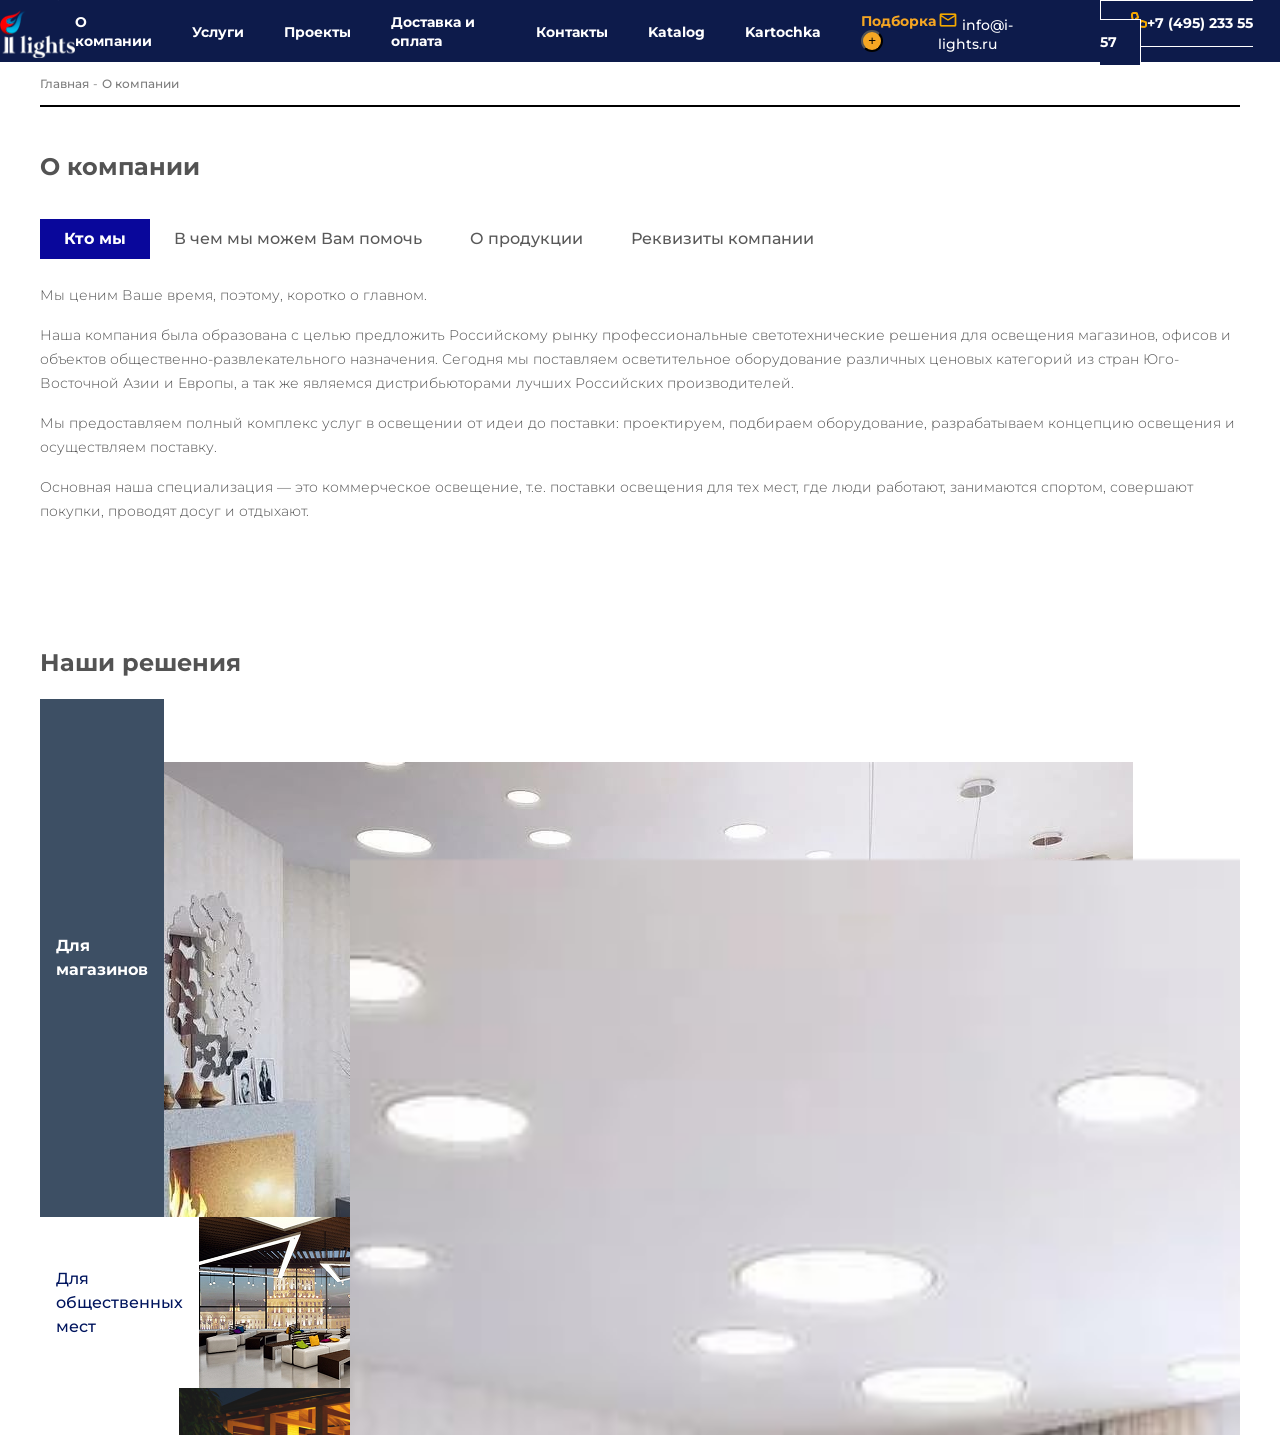
==== commit 933bb315: "git add ." ====
--- a/index.html
+++ b/index.html
@@ -11,7 +11,7 @@
     />
   </head>
   <body>
-     <header>
+       <header>
       <div class="header_inner">
         <div class="header_inner_left">
           <a href="./company.html" class="header_inner_left_link">
@@ -48,11 +48,15 @@
             <li class="header_inner_list_item">
               <a href="#" class="header_inner_center_link">Контакты</a>
             </li>
-              <li class="header_inner_list_item">
-              <a href="./katalog.html" class="header_inner_center_link">Katalog</a>
-            </li>
-             <li class="header_inner_list_item">
-              <a href="./kartochka.html" class="header_inner_center_link">Kartochka</a>
+            <li class="header_inner_list_item">
+              <a href="./katalog.html" class="header_inner_center_link"
+                >Katalog</a
+              >
+            </li>
+            <li class="header_inner_list_item">
+              <a href="./kartochka.html" class="header_inner_center_link"
+                >Kartochka</a
+              >
             </li>
             <li class="header_inner_list_item">
               <a href="./pdoborka.html" class="header_inner_center_link1"
@@ -85,6 +89,71 @@
         </div>
       </div>
     </header>
+
+    <div class="mobile-menu js-mobile-menu">
+      <button
+        class="mobile-menu__close js-mobile-close"
+        type="button"
+        aria-label="Закрыть меню"
+      >
+        ✕
+      </button>
+
+      <ul class="mobile-menu__list list">
+        <li class="mobile-menu__list-item list__item">
+          <a href="./index.html" class="mobile-menu__link link">О компании</a>
+        </li>
+        <li class="mobile-menu__list-item list__item">
+          <a href="./uslugi.html" class="mobile-menu__link link">Услуги</a>
+        </li>
+        <li class="mobile-menu__list-item list__item">
+          <a href="#" class="mobile-menu__link link">Проекты</a>
+        </li>
+        <li class="mobile-menu__list-item list__item">
+          <a href="./dostavka.html" class="mobile-menu__link link"
+            >Доставка и оплата</a
+          >
+        </li>
+        <li class="mobile-menu__list-item list__item">
+          <a href="#" class="mobile-menu__link link">Контакты</a>
+        </li>
+        <li class="mobile-menu__list-item list__item">
+          <a href="./katalog.html" class="mobile-menu__link link">Katalog</a>
+        </li>
+        <li class="mobile-menu__list-item list__item">
+          <a href="./kartochka.html" class="mobile-menu__link link"
+            >Kartochka</a
+          >
+        </li>
+
+        <li
+          class="mobile-menu__list-item mobile-menu__list-item--selection list__item"
+        >
+          <a
+            href="./pdoborka.html"
+            class="mobile-menu__link mobile-menu__link--selection link"
+            >Подборка</a
+          >
+          <a
+            href="#"
+            class="mobile-menu__selection-btn btn js-mobile-selection-btn"
+          >
+            <span class="mobile-menu__selection-plus">+</span>
+          </a>
+        </li>
+      </ul>
+
+      <div class="mobile-menu__contacts">
+        <a href="mailto:info@i-lights.ru" class="mobile-menu__email link">
+          <i class="fa fa-envelope mobile-menu__email-icon"></i>
+          <span class="mobile-menu__email-text">info@i-lights.ru</span>
+        </a>
+        <a href="tel:+74952335557" class="mobile-menu__phone link btn">
+          <i class="fa fa-phone mobile-menu__phone-icon"></i>
+          <span class="mobile-menu__phone-text">+7 (495) 233 55 57</span>
+        </a>
+      </div>
+    </div>
 
     <section class="about">
       <div class="container">
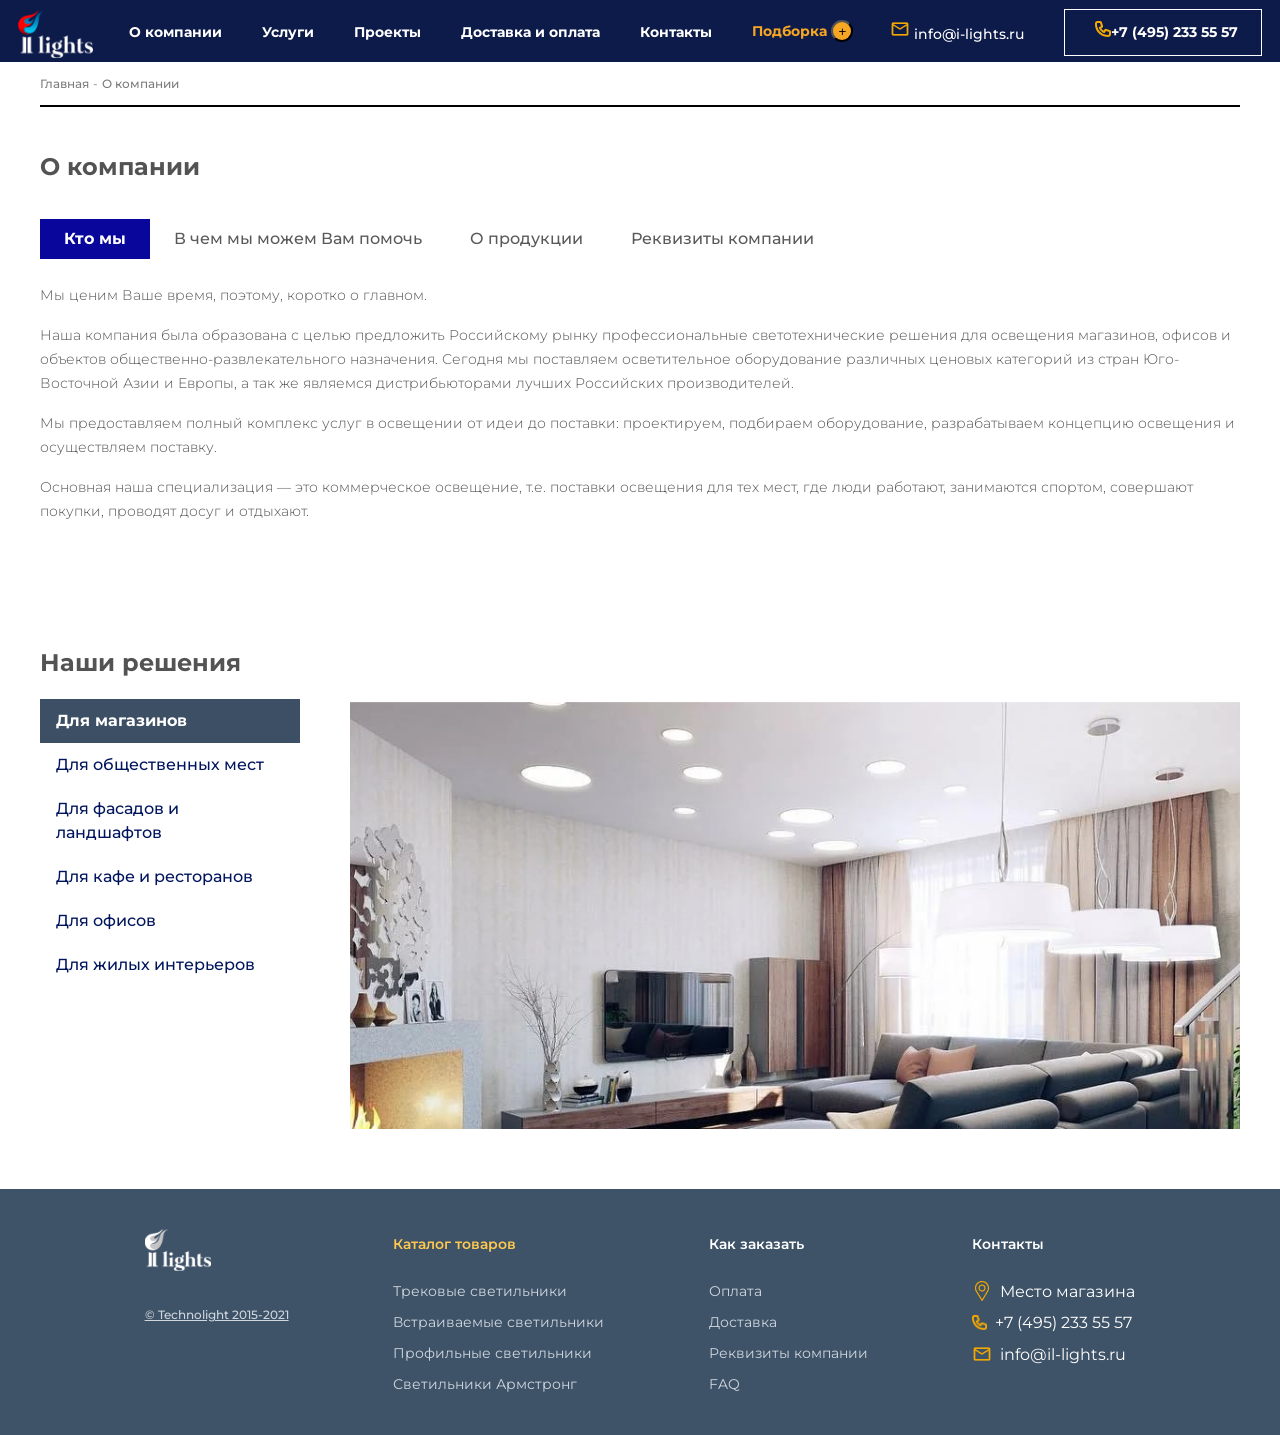
==== commit ae10a062: "git add ." ====
--- a/index.html
+++ b/index.html
@@ -48,16 +48,8 @@
             <li class="header_inner_list_item">
               <a href="#" class="header_inner_center_link">Контакты</a>
             </li>
-            <li class="header_inner_list_item">
-              <a href="./katalog.html" class="header_inner_center_link"
-                >Katalog</a
-              >
-            </li>
-            <li class="header_inner_list_item">
-              <a href="./kartochka.html" class="header_inner_center_link"
-                >Kartochka</a
-              >
-            </li>
+          
+        
             <li class="header_inner_list_item">
               <a href="./pdoborka.html" class="header_inner_center_link1"
                 >Подборка</a
@@ -117,14 +109,7 @@
         <li class="mobile-menu__list-item list__item">
           <a href="#" class="mobile-menu__link link">Контакты</a>
         </li>
-        <li class="mobile-menu__list-item list__item">
-          <a href="./katalog.html" class="mobile-menu__link link">Katalog</a>
-        </li>
-        <li class="mobile-menu__list-item list__item">
-          <a href="./kartochka.html" class="mobile-menu__link link"
-            >Kartochka</a
-          >
-        </li>
+       
 
         <li
           class="mobile-menu__list-item mobile-menu__list-item--selection list__item"
--- a/css/main.css
+++ b/css/main.css
@@ -3524,6 +3524,20 @@
     flex-direction: column;
     gap: 16px;
 }
+.catalog__item-btn {
+  display: flex;
+  align-items: center;
+  justify-content: center;
+  width: 245px;
+  height: 55px;
+  background-color: #3d4f63;
+  color: #fff;
+  font-family: 'Montserrat', sans-serif;
+  font-weight: 600;
+  font-size: 14px;
+  letter-spacing: 0;
+  text-decoration: none;
+}
 
 .dostavka__form {
     display: flex;
